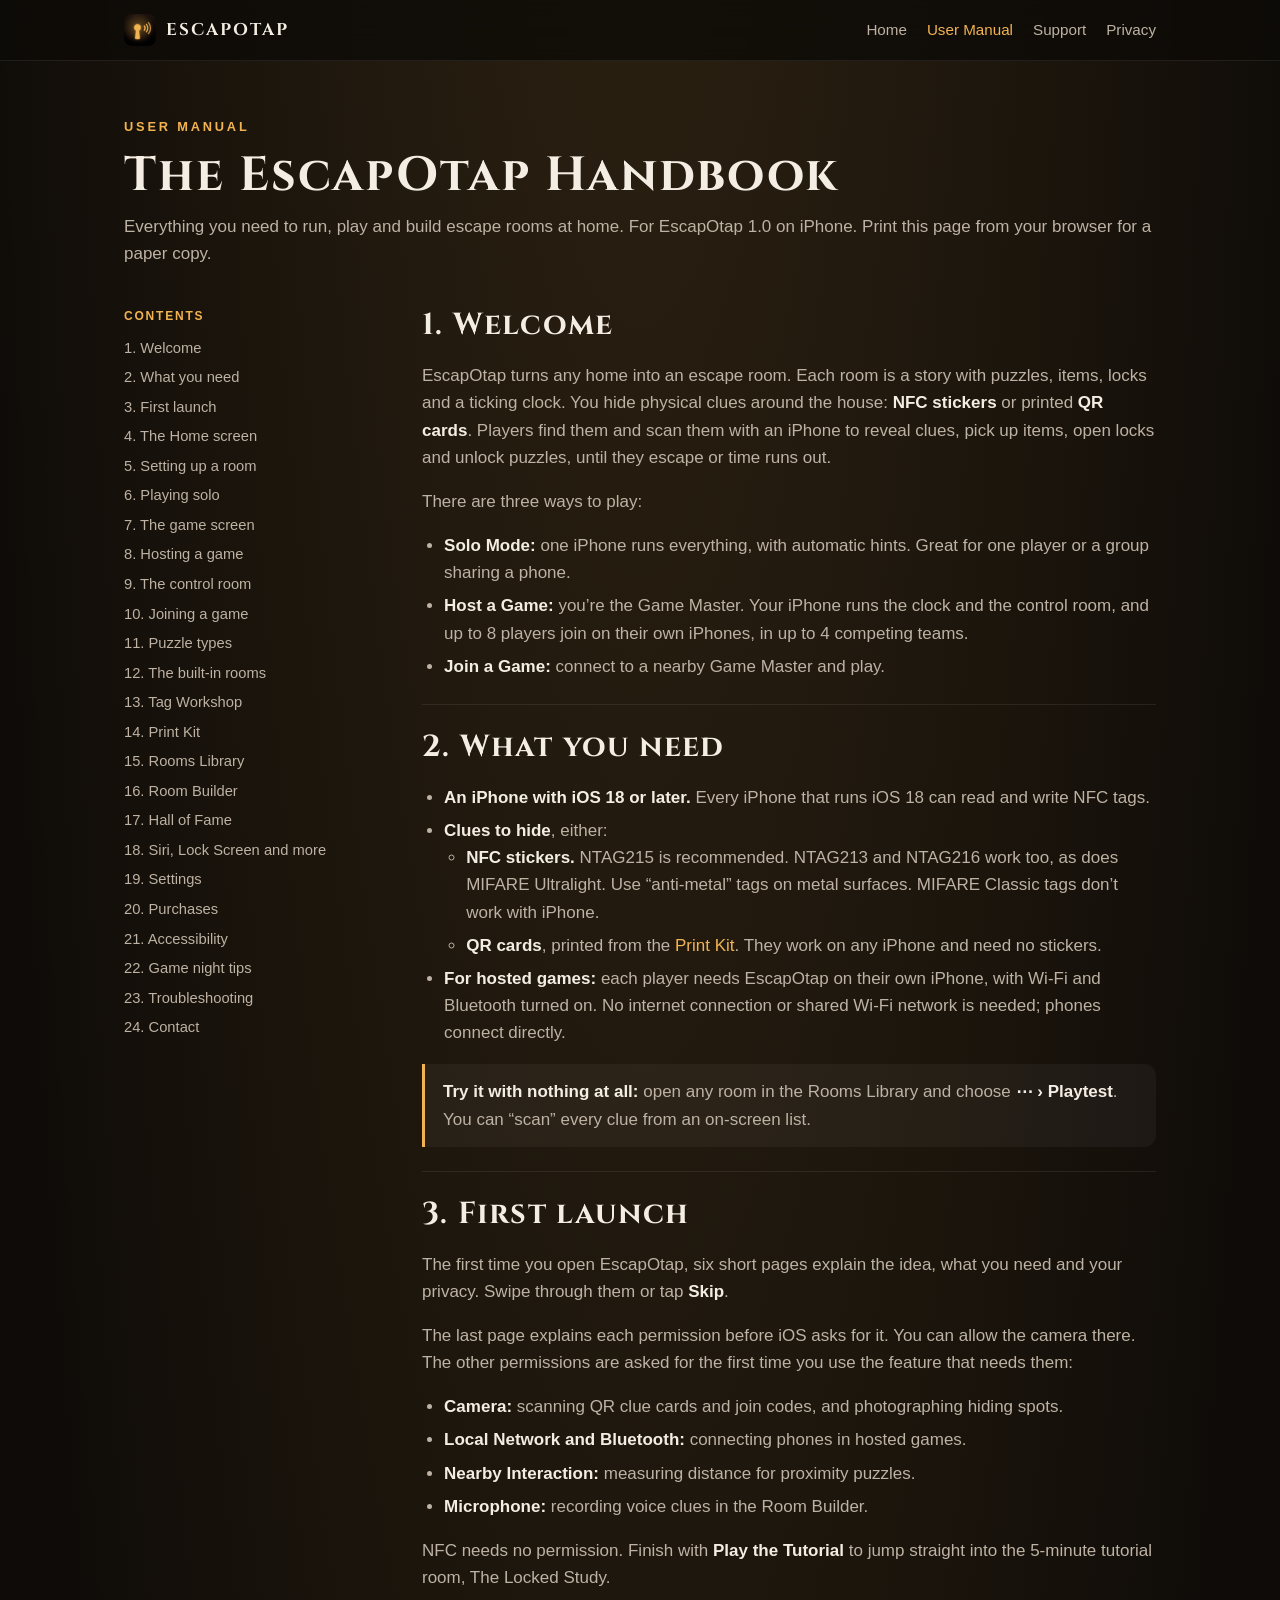
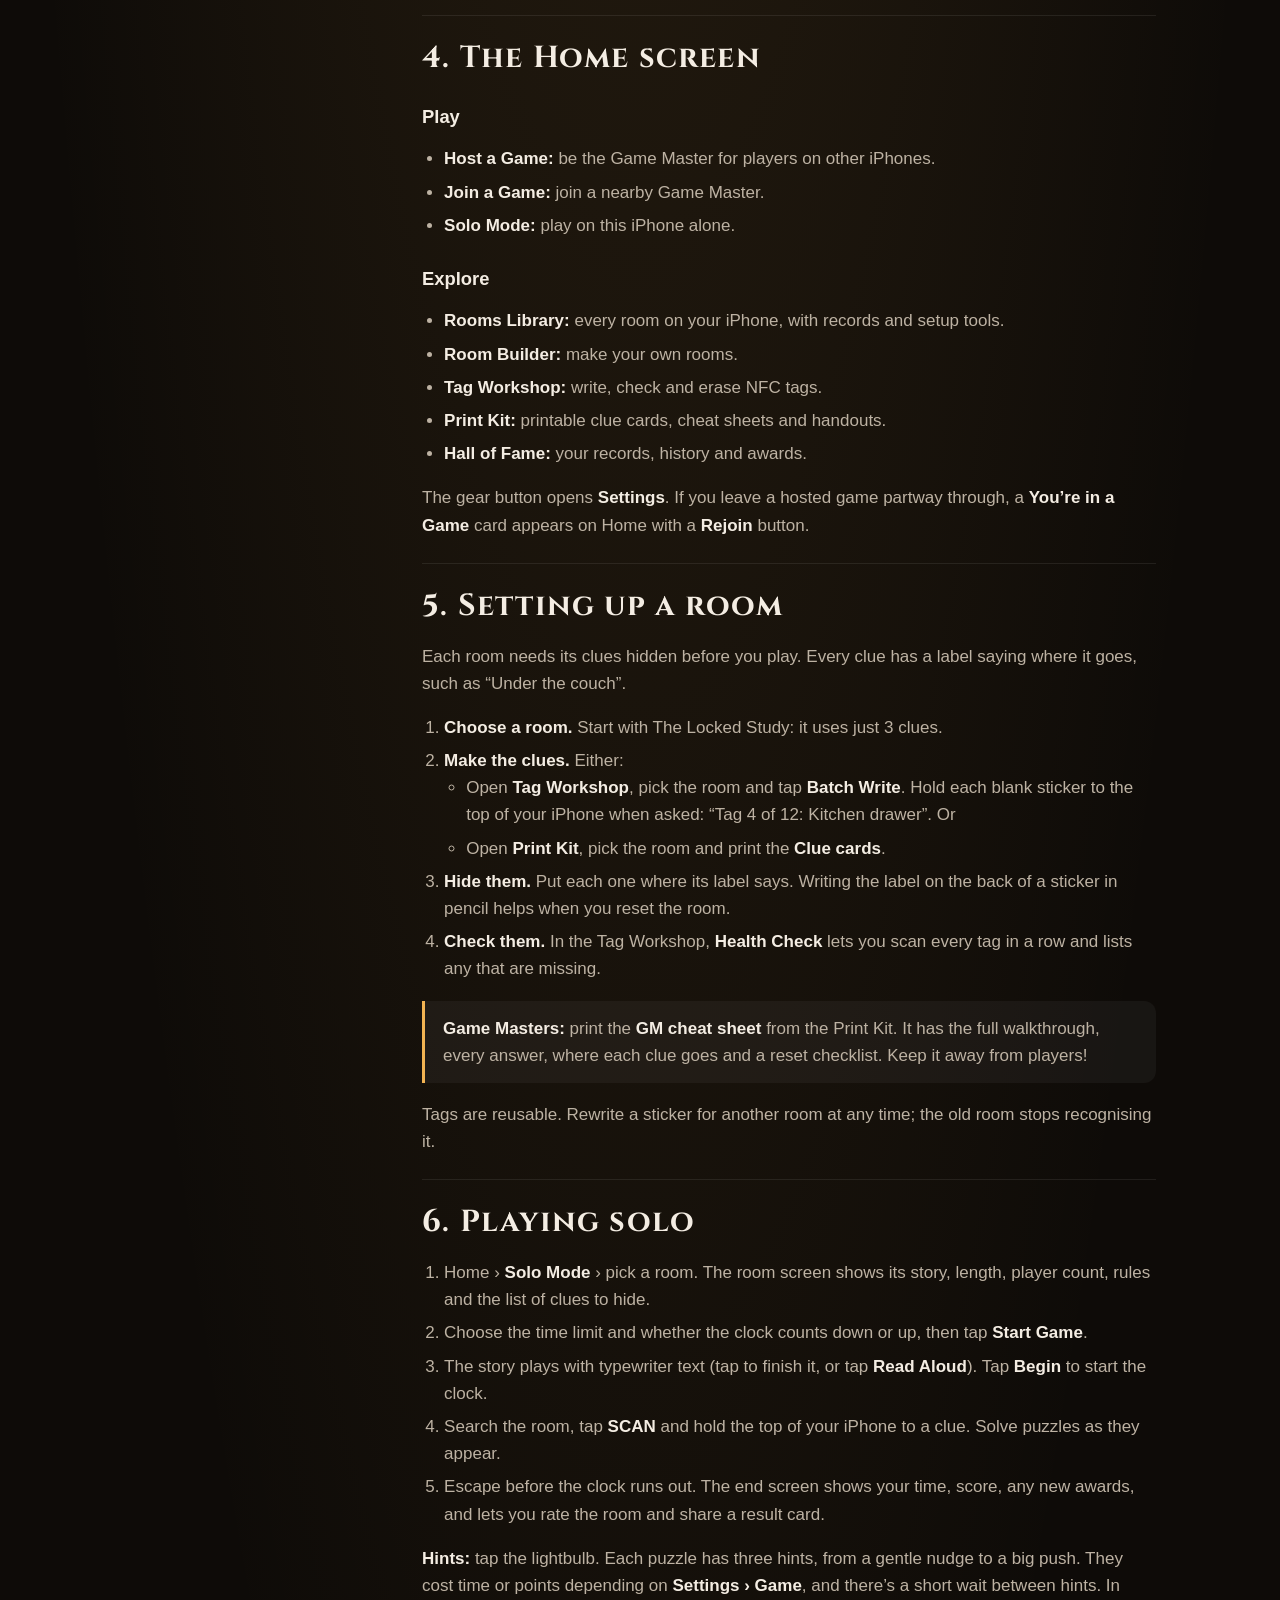
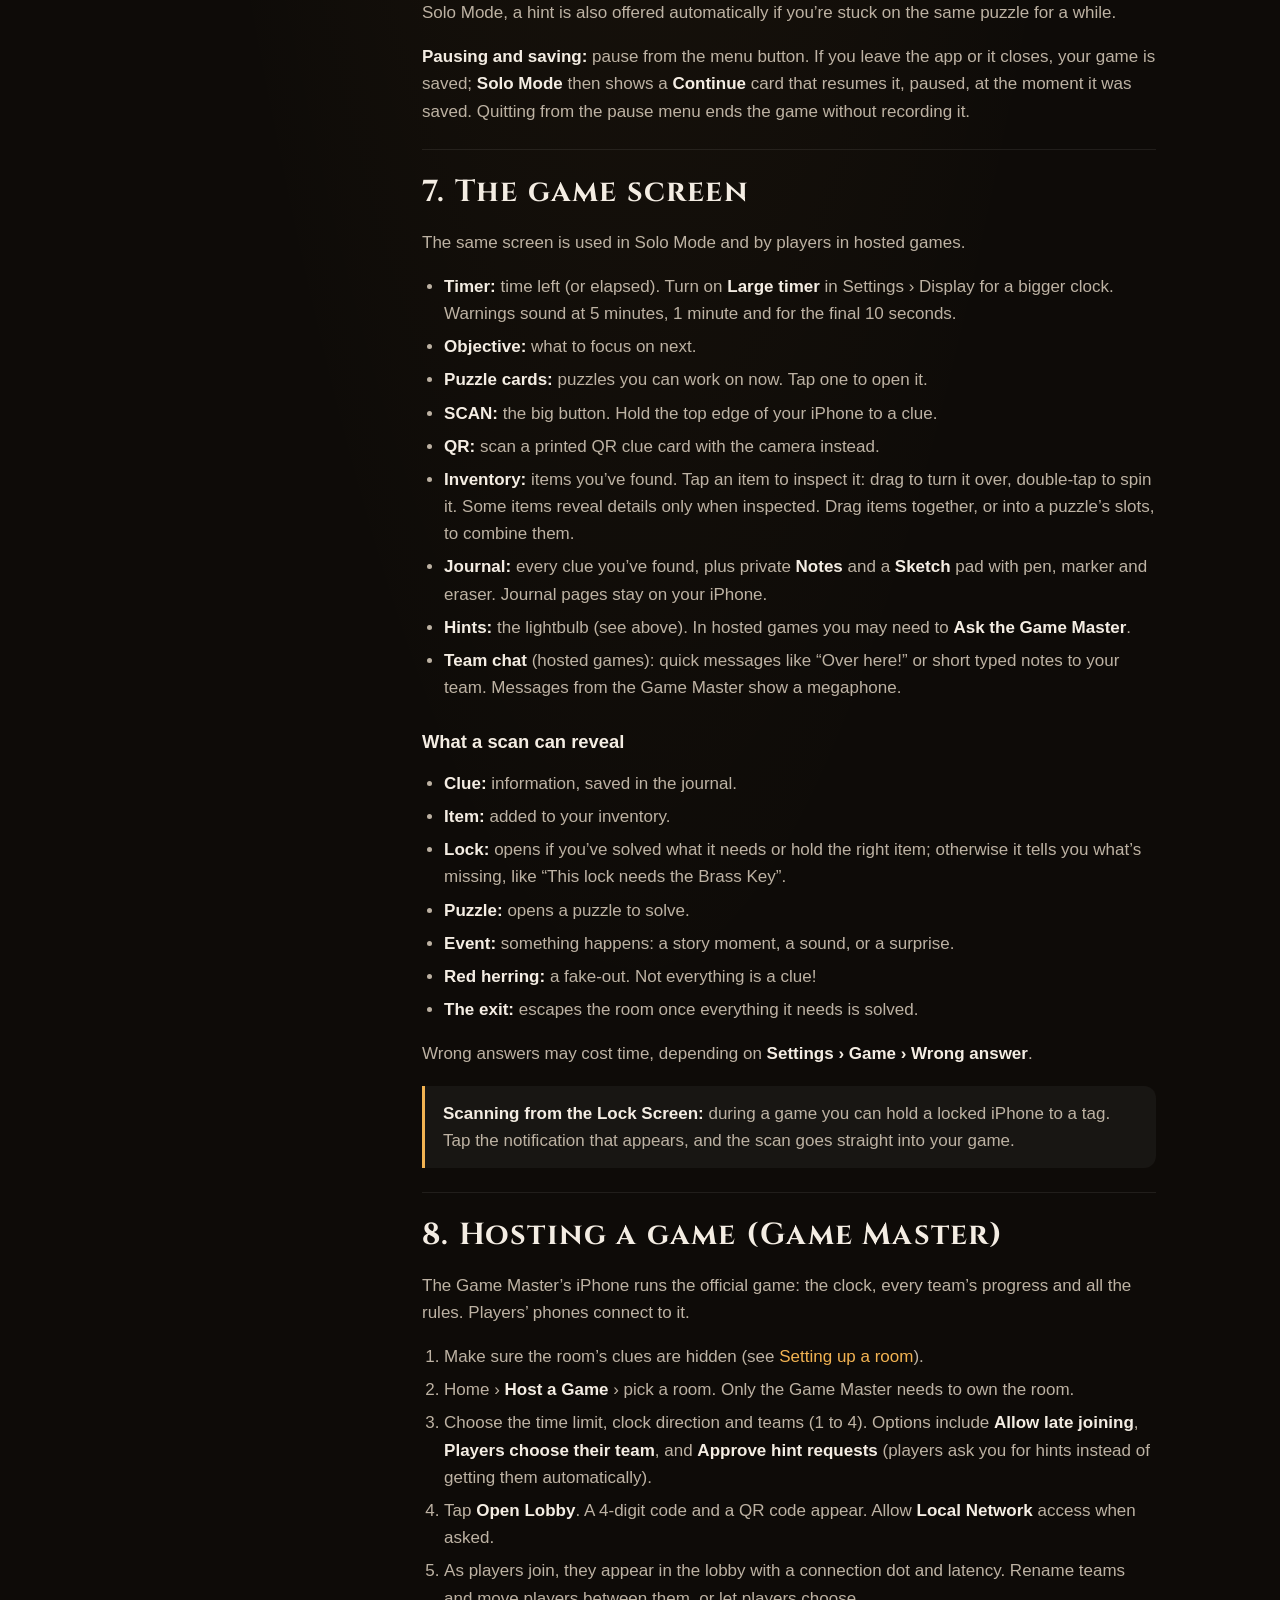
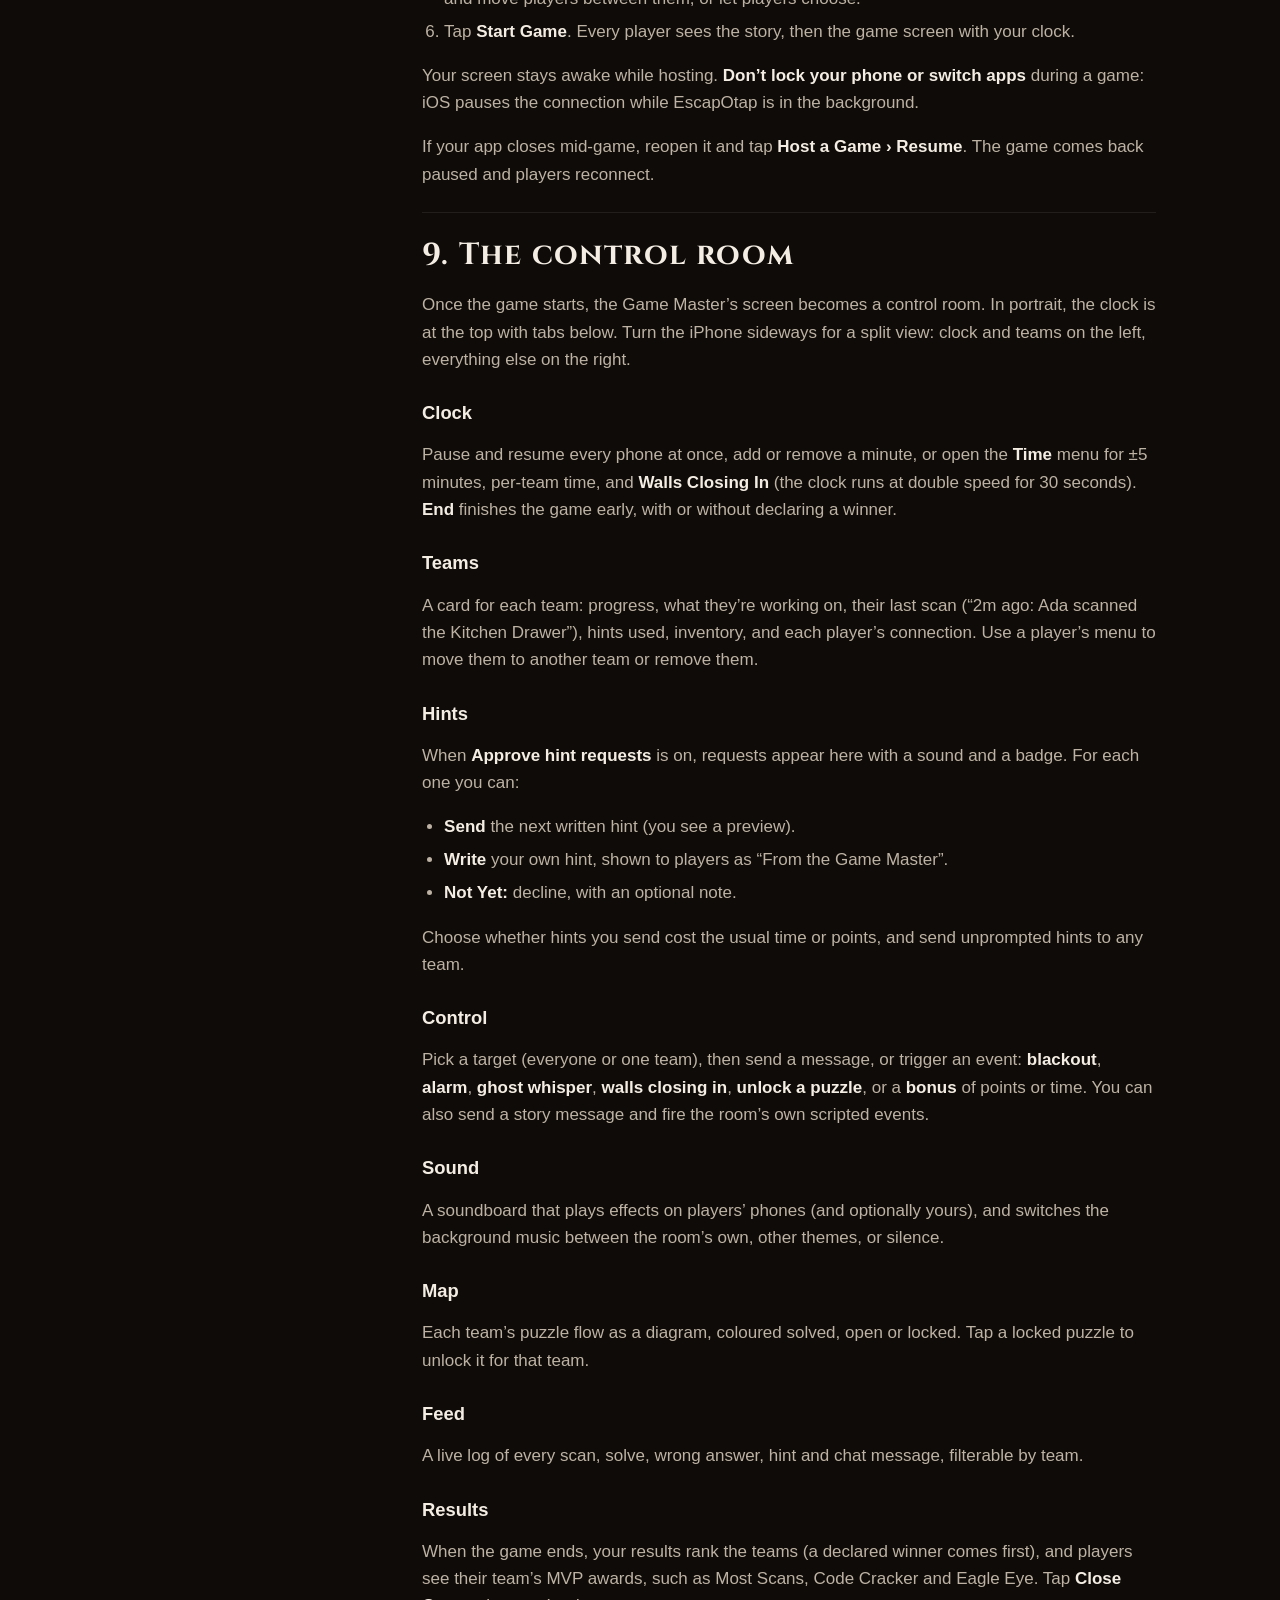
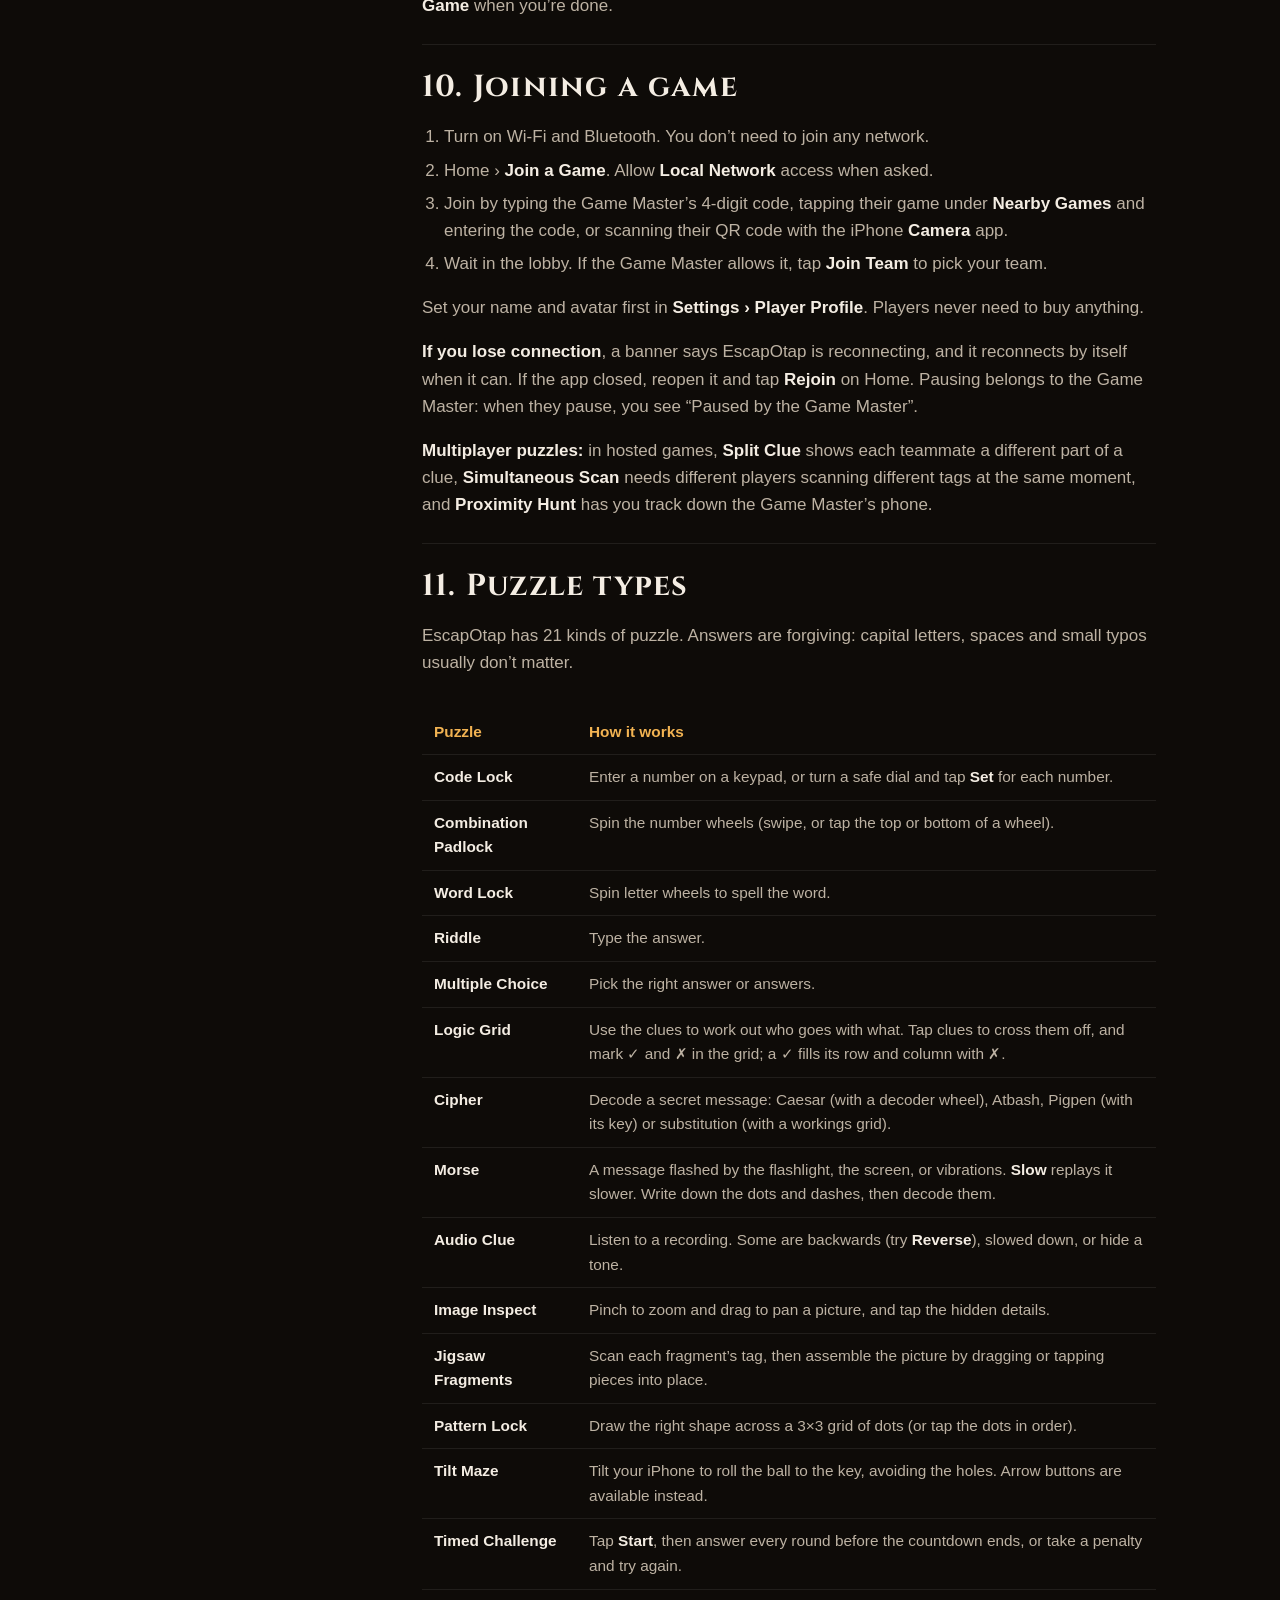
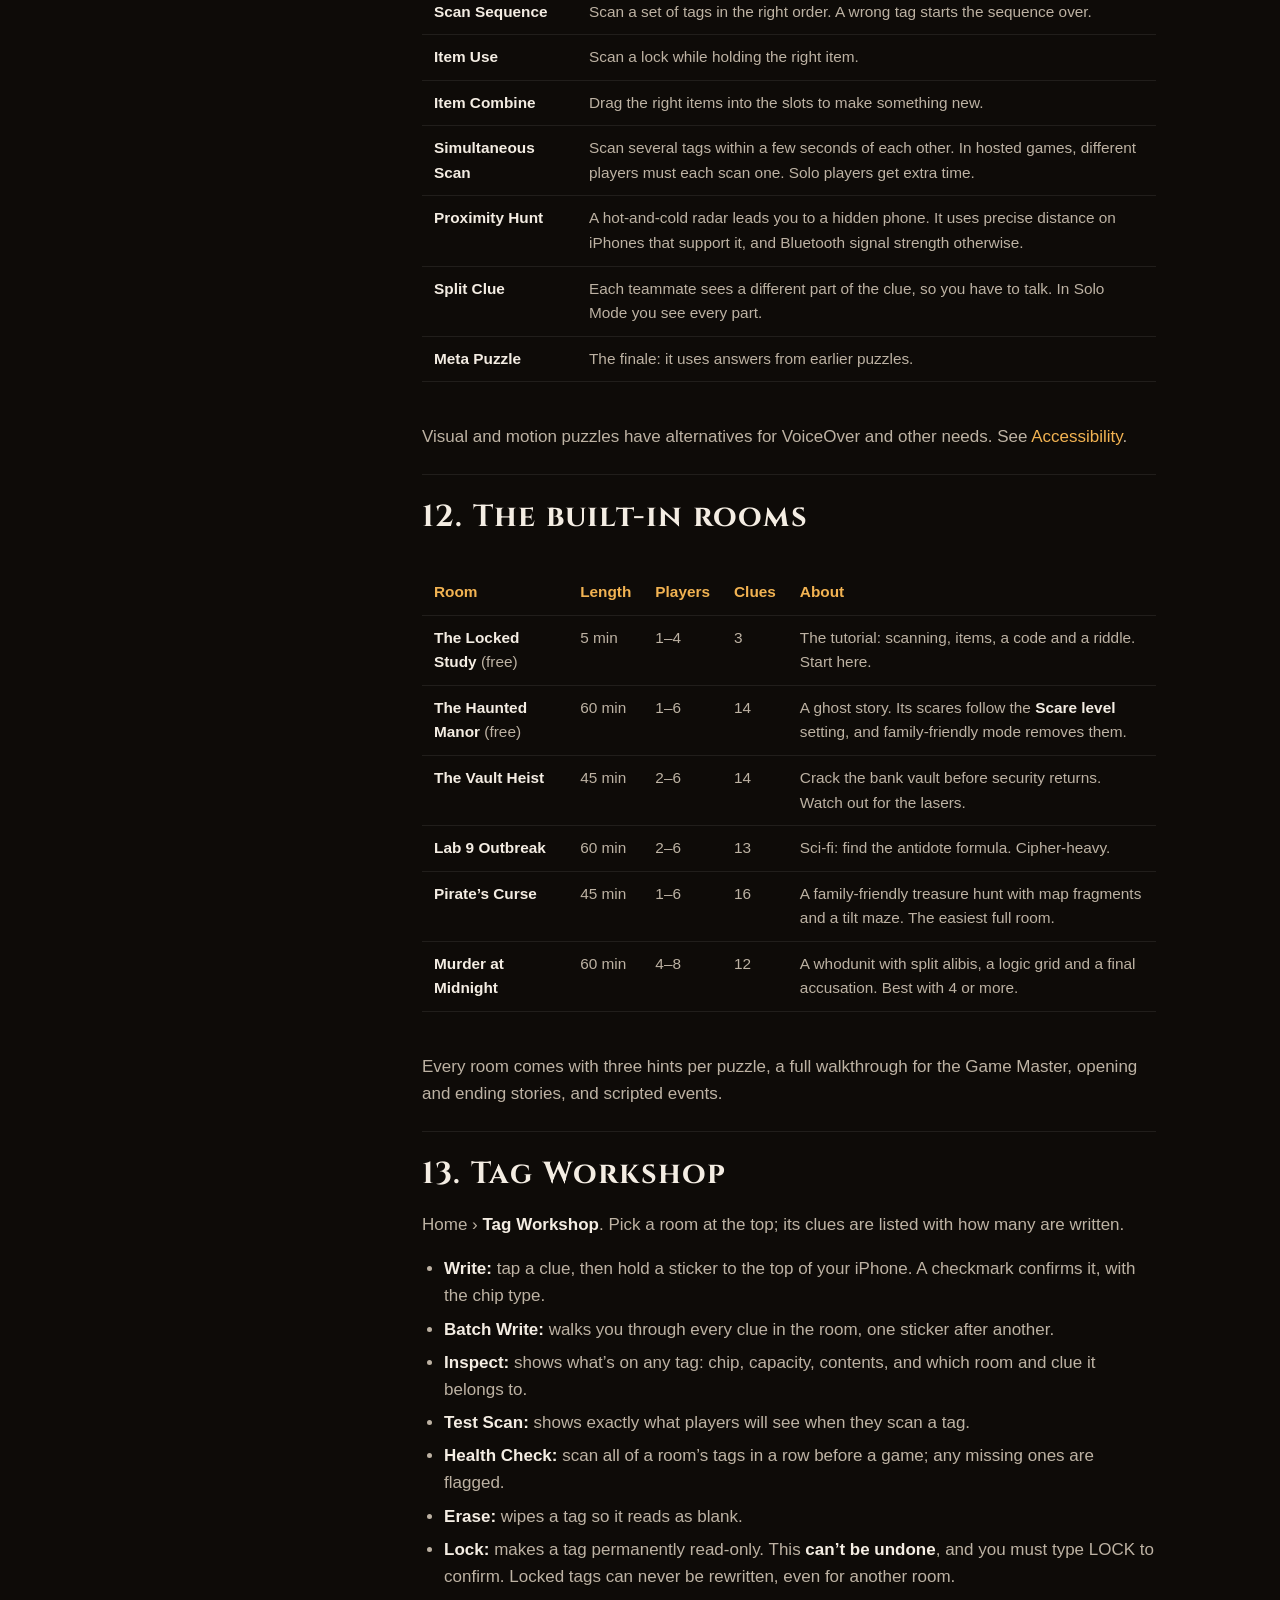
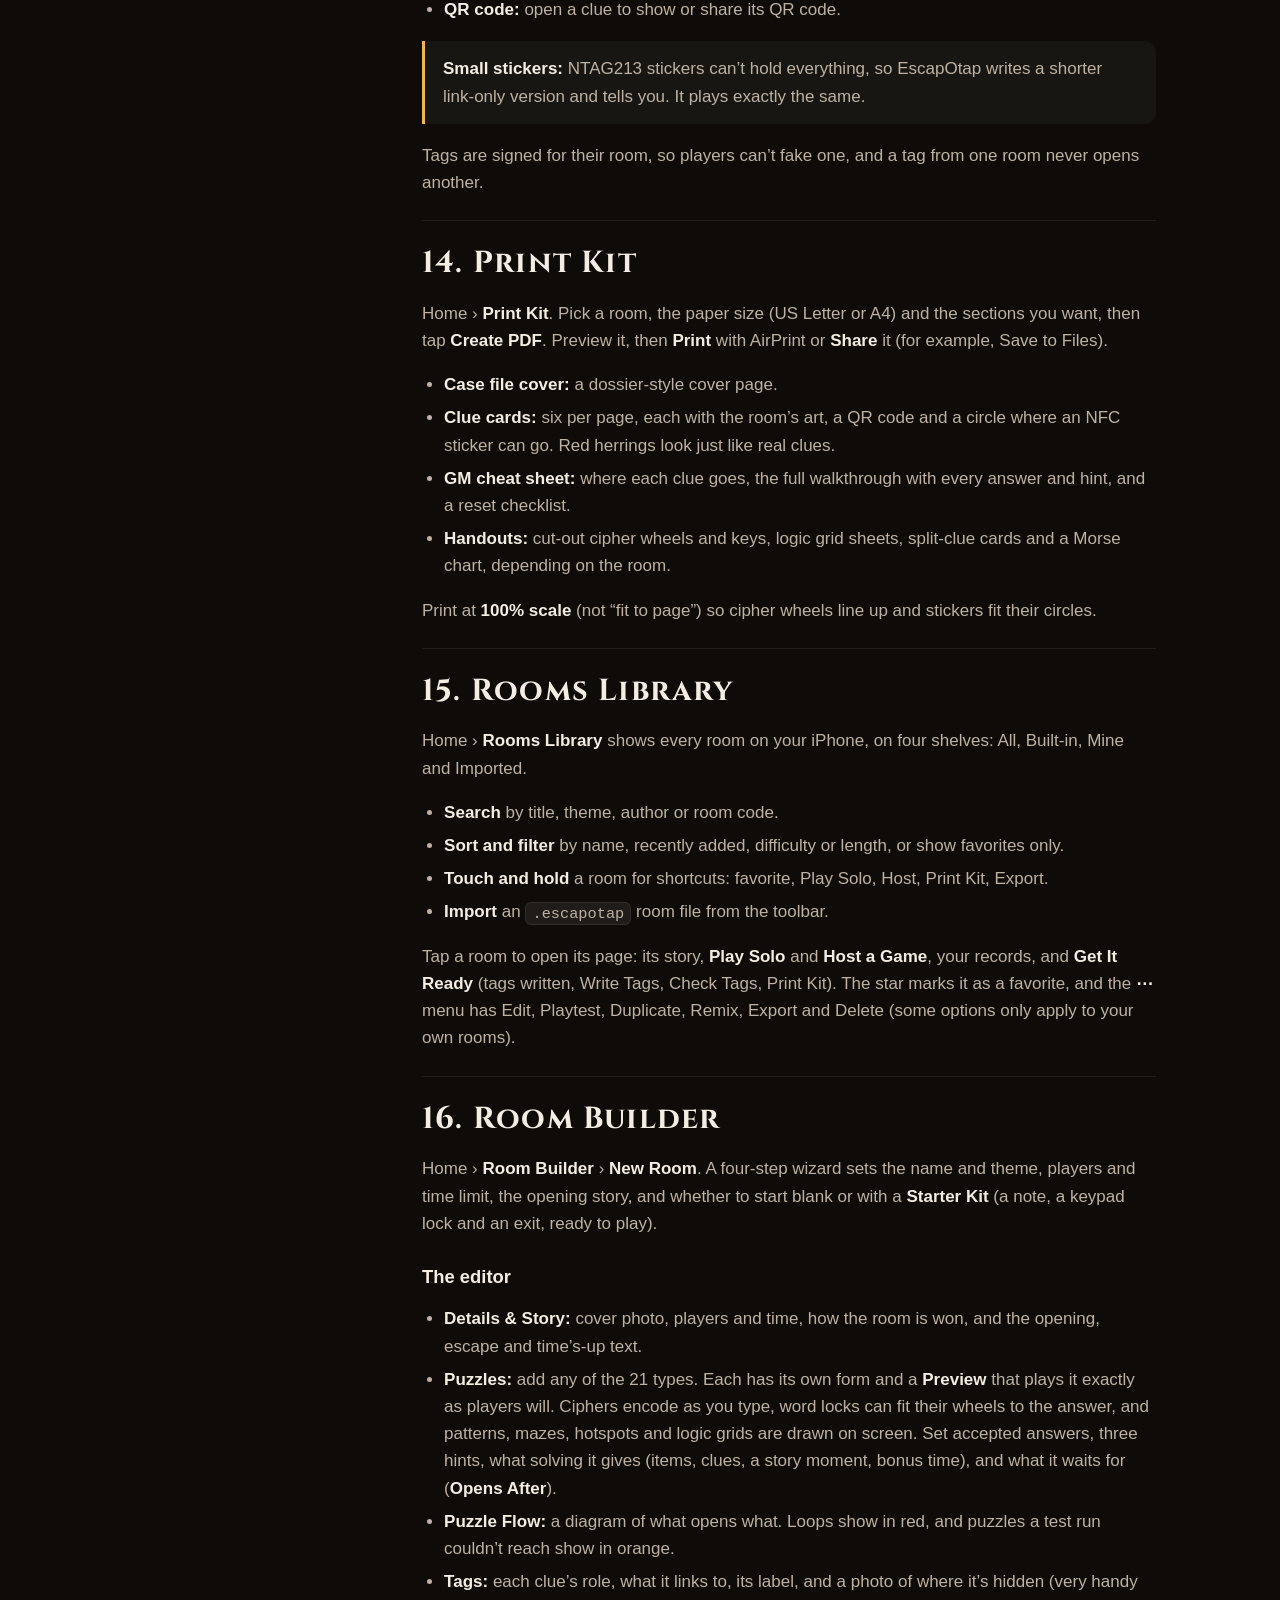
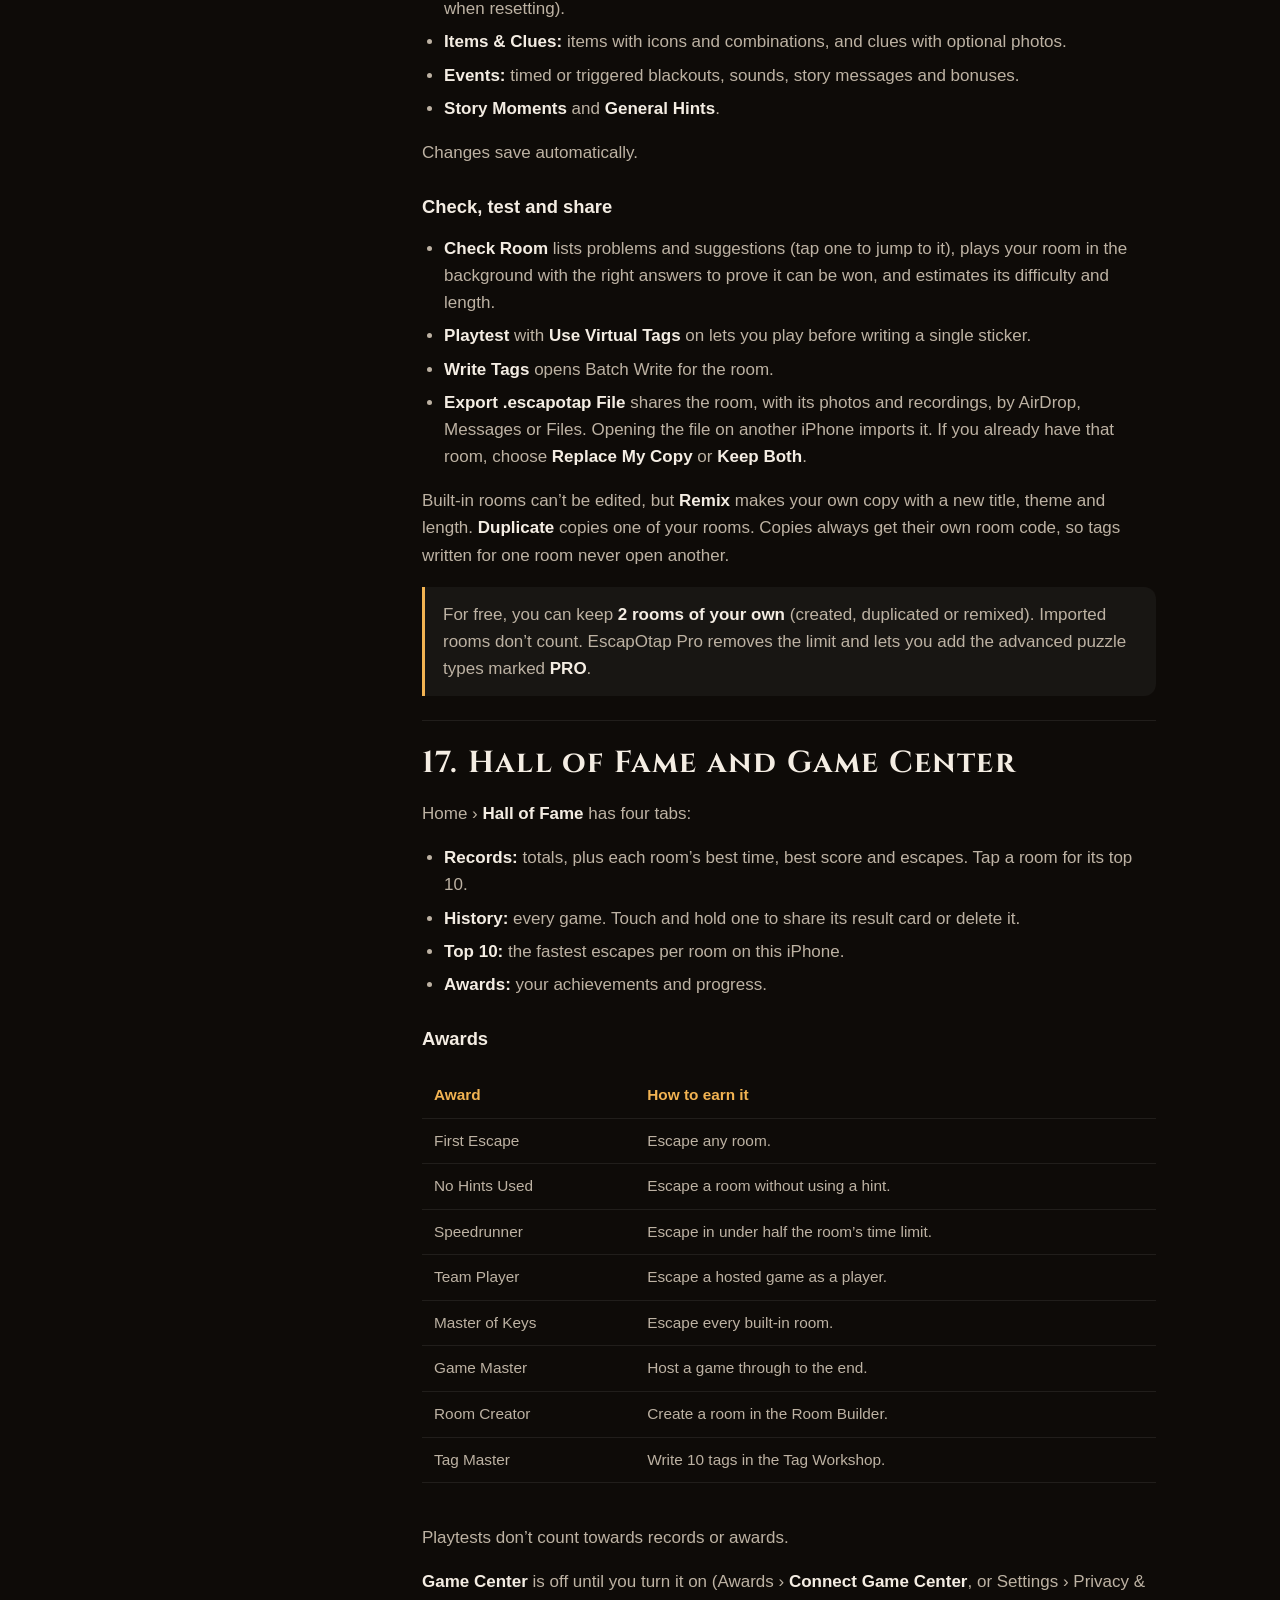
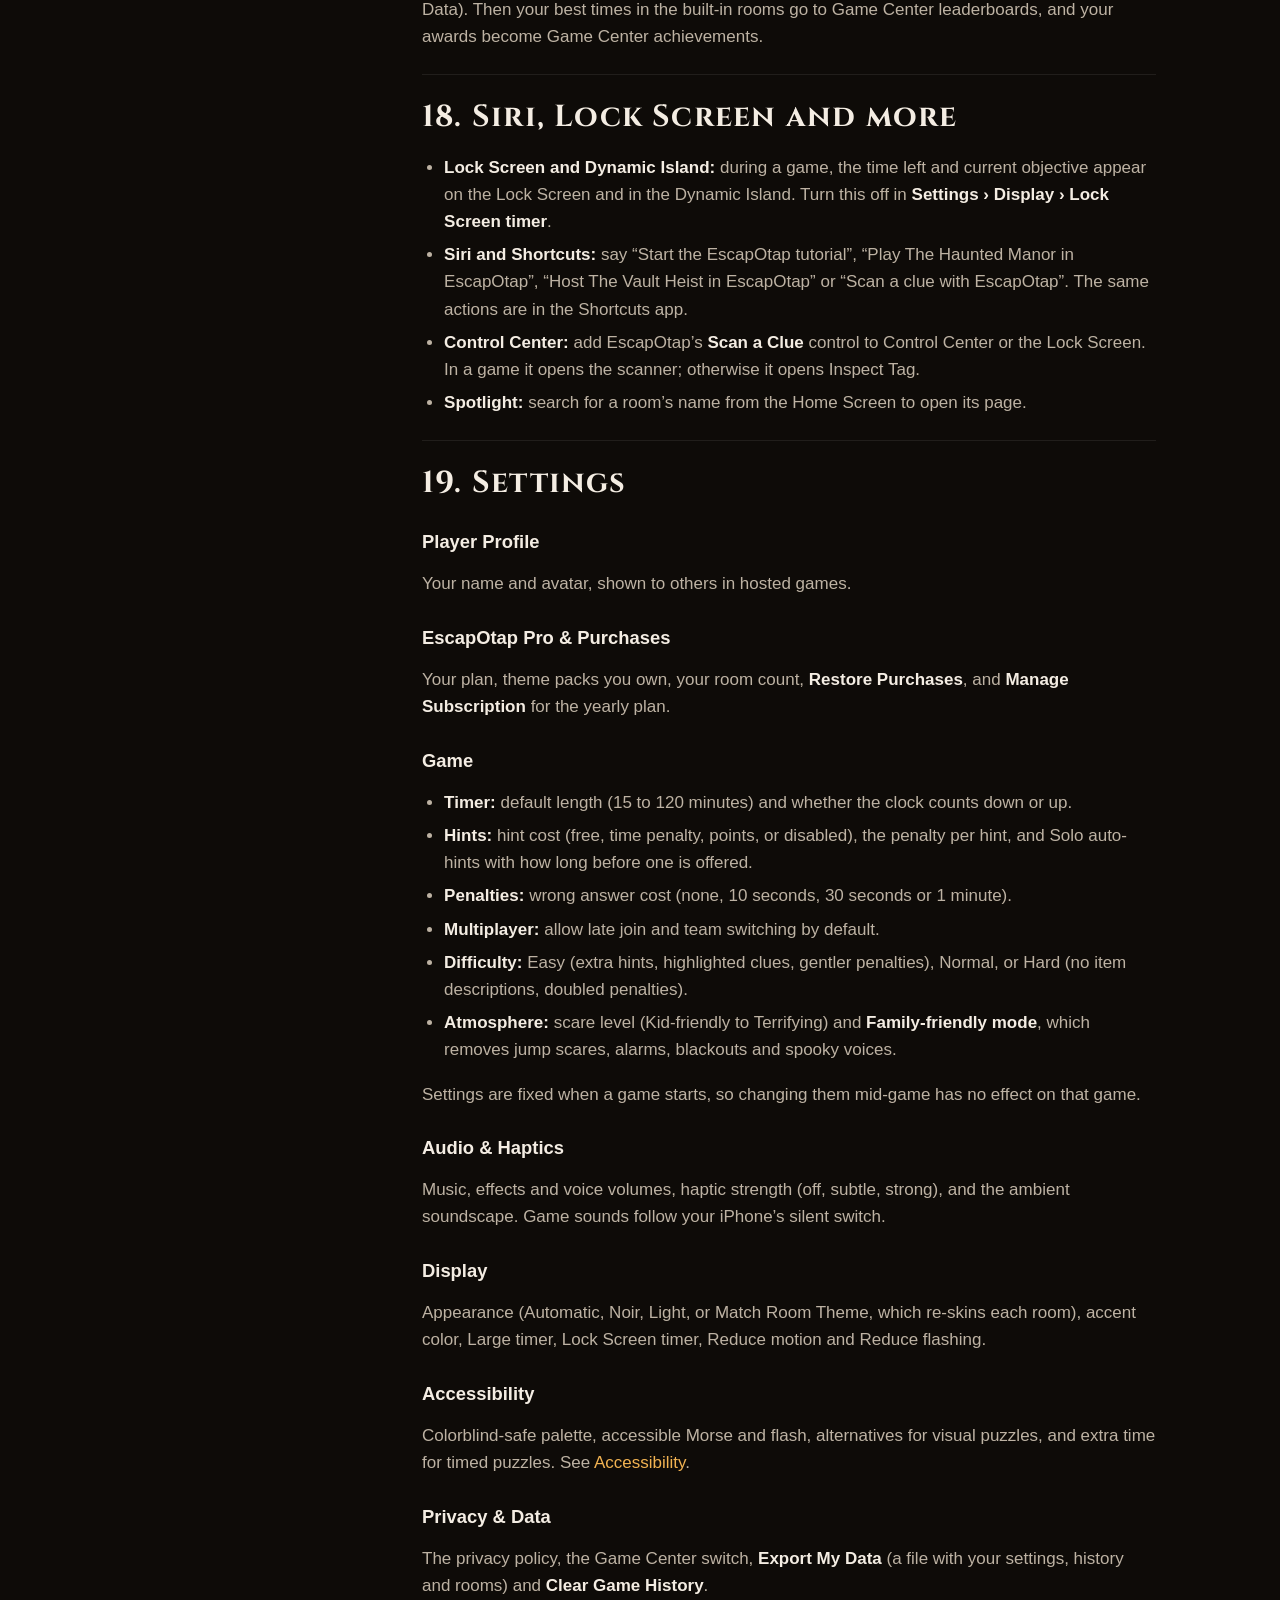
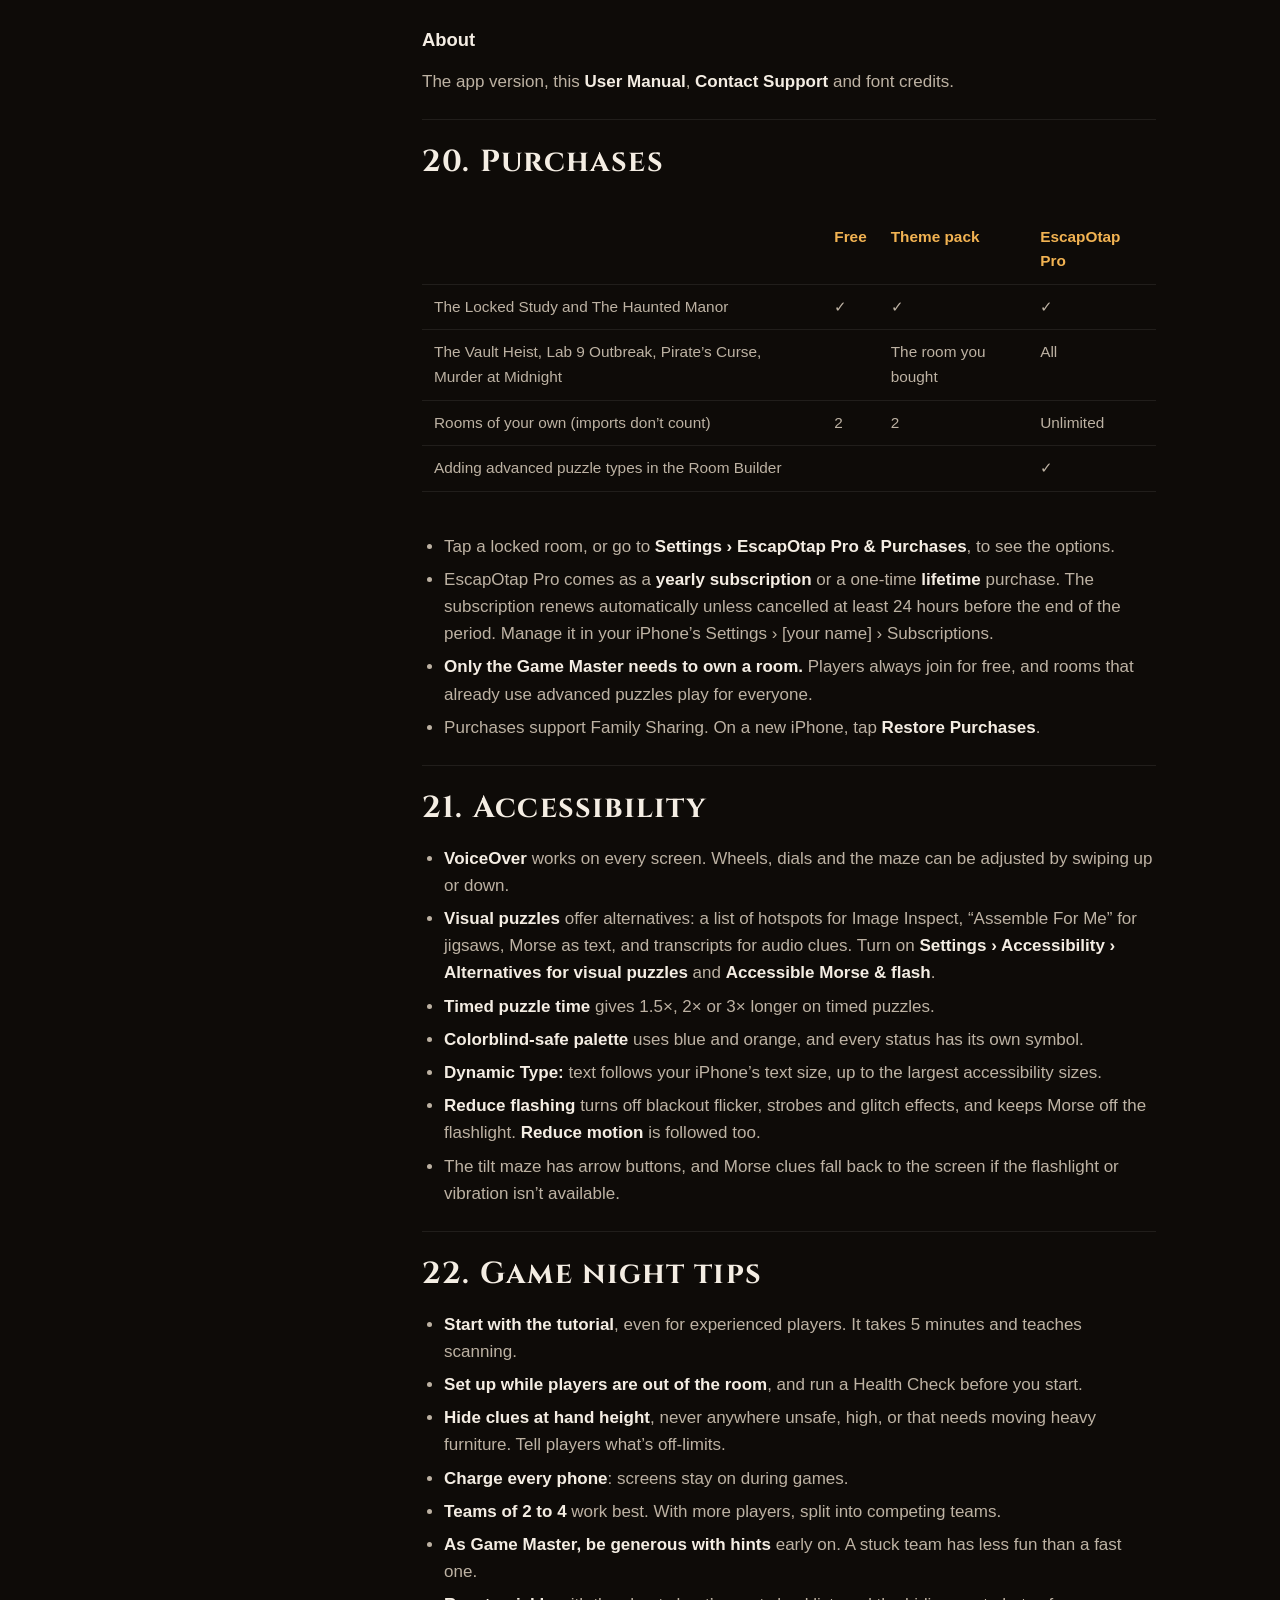
==== manual/index.html @ 62ce7436 "Add files via upload" ====
<!DOCTYPE html>
<html lang="en">
<head>
  <meta charset="utf-8">
  <meta name="viewport" content="width=device-width, initial-scale=1">
  <title>User Manual · EscapOtap</title>
  <meta name="description" content="The EscapOtap user manual: setting up rooms, writing NFC tags, playing solo, hosting and joining games, the Game Master control room, every puzzle type, the Room Builder and more.">
  <meta name="theme-color" content="#0e0b08">
  <link rel="icon" href="../assets/favicon.png">
  <link rel="apple-touch-icon" href="../assets/apple-touch-icon.png">
  <link rel="stylesheet" href="../assets/style.css">
</head>
<body>

<header class="site-header">
  <div class="wrap">
    <a class="brand" href="../"><img src="../assets/favicon.png" alt="">ESCAPOTAP</a>
    <nav class="site-nav" aria-label="Main">
      <a href="../">Home</a>
      <a href="./" aria-current="page">User Manual</a>
      <a href="../support/">Support</a>
      <a href="../privacy/">Privacy</a>
    </nav>
  </div>
</header>

<main class="wrap">
  <div class="page-head">
    <span class="eyebrow">User Manual</span>
    <h1>The EscapOtap Handbook</h1>
    <p>Everything you need to run, play and build escape rooms at home. For EscapOtap 1.0 on iPhone. <span class="no-print">Print this page from your browser for a paper copy.</span></p>
  </div>

  <div class="doc">
    <nav class="toc" aria-label="Contents">
      <strong>Contents</strong>
      <ol>
        <li><a href="#welcome">1. Welcome</a></li>
        <li><a href="#need">2. What you need</a></li>
        <li><a href="#first">3. First launch</a></li>
        <li><a href="#home">4. The Home screen</a></li>
        <li><a href="#setup">5. Setting up a room</a></li>
        <li><a href="#solo">6. Playing solo</a></li>
        <li><a href="#hud">7. The game screen</a></li>
        <li><a href="#host">8. Hosting a game</a></li>
        <li><a href="#control">9. The control room</a></li>
        <li><a href="#join">10. Joining a game</a></li>
        <li><a href="#puzzles">11. Puzzle types</a></li>
        <li><a href="#rooms">12. The built-in rooms</a></li>
        <li><a href="#workshop">13. Tag Workshop</a></li>
        <li><a href="#print">14. Print Kit</a></li>
        <li><a href="#library">15. Rooms Library</a></li>
        <li><a href="#builder">16. Room Builder</a></li>
        <li><a href="#fame">17. Hall of Fame</a></li>
        <li><a href="#system">18. Siri, Lock Screen and more</a></li>
        <li><a href="#settings">19. Settings</a></li>
        <li><a href="#purchases">20. Purchases</a></li>
        <li><a href="#access">21. Accessibility</a></li>
        <li><a href="#tips">22. Game night tips</a></li>
        <li><a href="#trouble">23. Troubleshooting</a></li>
        <li><a href="#contact">24. Contact</a></li>
      </ol>
    </nav>

    <article class="article">

      <!-- MARK: 1 -->
      <h2 id="welcome">1. Welcome</h2>
      <p>EscapOtap turns any home into an escape room. Each room is a story with puzzles, items, locks and a ticking clock. You hide physical clues around the house: <strong>NFC stickers</strong> or printed <strong>QR cards</strong>. Players find them and scan them with an iPhone to reveal clues, pick up items, open locks and unlock puzzles, until they escape or time runs out.</p>
      <p>There are three ways to play:</p>
      <ul>
        <li><strong>Solo Mode:</strong> one iPhone runs everything, with automatic hints. Great for one player or a group sharing a phone.</li>
        <li><strong>Host a Game:</strong> you’re the Game Master. Your iPhone runs the clock and the control room, and up to 8 players join on their own iPhones, in up to 4 competing teams.</li>
        <li><strong>Join a Game:</strong> connect to a nearby Game Master and play.</li>
      </ul>

      <!-- MARK: 2 -->
      <h2 id="need">2. What you need</h2>
      <ul>
        <li><strong>An iPhone with iOS 18 or later.</strong> Every iPhone that runs iOS 18 can read and write NFC tags.</li>
        <li><strong>Clues to hide</strong>, either:
          <ul>
            <li><strong>NFC stickers.</strong> NTAG215 is recommended. NTAG213 and NTAG216 work too, as does MIFARE Ultralight. Use “anti-metal” tags on metal surfaces. MIFARE Classic tags don’t work with iPhone.</li>
            <li><strong>QR cards</strong>, printed from the <a href="#print">Print Kit</a>. They work on any iPhone and need no stickers.</li>
          </ul>
        </li>
        <li><strong>For hosted games:</strong> each player needs EscapOtap on their own iPhone, with Wi-Fi and Bluetooth turned on. No internet connection or shared Wi-Fi network is needed; phones connect directly.</li>
      </ul>
      <div class="note"><p><strong>Try it with nothing at all:</strong> open any room in the Rooms Library and choose <strong>⋯ › Playtest</strong>. You can “scan” every clue from an on-screen list.</p></div>

      <!-- MARK: 3 -->
      <h2 id="first">3. First launch</h2>
      <p>The first time you open EscapOtap, six short pages explain the idea, what you need and your privacy. Swipe through them or tap <strong>Skip</strong>.</p>
      <p>The last page explains each permission before iOS asks for it. You can allow the camera there. The other permissions are asked for the first time you use the feature that needs them:</p>
      <ul>
        <li><strong>Camera:</strong> scanning QR clue cards and join codes, and photographing hiding spots.</li>
        <li><strong>Local Network and Bluetooth:</strong> connecting phones in hosted games.</li>
        <li><strong>Nearby Interaction:</strong> measuring distance for proximity puzzles.</li>
        <li><strong>Microphone:</strong> recording voice clues in the Room Builder.</li>
      </ul>
      <p>NFC needs no permission. Finish with <strong>Play the Tutorial</strong> to jump straight into the 5-minute tutorial room, The Locked Study.</p>

      <!-- MARK: 4 -->
      <h2 id="home">4. The Home screen</h2>
      <h3>Play</h3>
      <ul>
        <li><strong>Host a Game:</strong> be the Game Master for players on other iPhones.</li>
        <li><strong>Join a Game:</strong> join a nearby Game Master.</li>
        <li><strong>Solo Mode:</strong> play on this iPhone alone.</li>
      </ul>
      <h3>Explore</h3>
      <ul>
        <li><strong>Rooms Library:</strong> every room on your iPhone, with records and setup tools.</li>
        <li><strong>Room Builder:</strong> make your own rooms.</li>
        <li><strong>Tag Workshop:</strong> write, check and erase NFC tags.</li>
        <li><strong>Print Kit:</strong> printable clue cards, cheat sheets and handouts.</li>
        <li><strong>Hall of Fame:</strong> your records, history and awards.</li>
      </ul>
      <p>The gear button opens <strong>Settings</strong>. If you leave a hosted game partway through, a <strong>You’re in a Game</strong> card appears on Home with a <strong>Rejoin</strong> button.</p>

      <!-- MARK: 5 -->
      <h2 id="setup">5. Setting up a room</h2>
      <p>Each room needs its clues hidden before you play. Every clue has a label saying where it goes, such as “Under the couch”.</p>
      <ol>
        <li><strong>Choose a room.</strong> Start with The Locked Study: it uses just 3 clues.</li>
        <li><strong>Make the clues.</strong> Either:
          <ul>
            <li>Open <strong>Tag Workshop</strong>, pick the room and tap <strong>Batch Write</strong>. Hold each blank sticker to the top of your iPhone when asked: “Tag 4 of 12: Kitchen drawer”. Or</li>
            <li>Open <strong>Print Kit</strong>, pick the room and print the <strong>Clue cards</strong>.</li>
          </ul>
        </li>
        <li><strong>Hide them.</strong> Put each one where its label says. Writing the label on the back of a sticker in pencil helps when you reset the room.</li>
        <li><strong>Check them.</strong> In the Tag Workshop, <strong>Health Check</strong> lets you scan every tag in a row and lists any that are missing.</li>
      </ol>
      <div class="note"><p><strong>Game Masters:</strong> print the <strong>GM cheat sheet</strong> from the Print Kit. It has the full walkthrough, every answer, where each clue goes and a reset checklist. Keep it away from players!</p></div>
      <p>Tags are reusable. Rewrite a sticker for another room at any time; the old room stops recognising it.</p>

      <!-- MARK: 6 -->
      <h2 id="solo">6. Playing solo</h2>
      <ol>
        <li>Home › <strong>Solo Mode</strong> › pick a room. The room screen shows its story, length, player count, rules and the list of clues to hide.</li>
        <li>Choose the time limit and whether the clock counts down or up, then tap <strong>Start Game</strong>.</li>
        <li>The story plays with typewriter text (tap to finish it, or tap <strong>Read Aloud</strong>). Tap <strong>Begin</strong> to start the clock.</li>
        <li>Search the room, tap <strong>SCAN</strong> and hold the top of your iPhone to a clue. Solve puzzles as they appear.</li>
        <li>Escape before the clock runs out. The end screen shows your time, score, any new awards, and lets you rate the room and share a result card.</li>
      </ol>
      <p><strong>Hints:</strong> tap the lightbulb. Each puzzle has three hints, from a gentle nudge to a big push. They cost time or points depending on <strong>Settings › Game</strong>, and there’s a short wait between hints. In Solo Mode, a hint is also offered automatically if you’re stuck on the same puzzle for a while.</p>
      <p><strong>Pausing and saving:</strong> pause from the menu button. If you leave the app or it closes, your game is saved; <strong>Solo Mode</strong> then shows a <strong>Continue</strong> card that resumes it, paused, at the moment it was saved. Quitting from the pause menu ends the game without recording it.</p>

      <!-- MARK: 7 -->
      <h2 id="hud">7. The game screen</h2>
      <p>The same screen is used in Solo Mode and by players in hosted games.</p>
      <ul>
        <li><strong>Timer:</strong> time left (or elapsed). Turn on <strong>Large timer</strong> in Settings › Display for a bigger clock. Warnings sound at 5 minutes, 1 minute and for the final 10 seconds.</li>
        <li><strong>Objective:</strong> what to focus on next.</li>
        <li><strong>Puzzle cards:</strong> puzzles you can work on now. Tap one to open it.</li>
        <li><strong>SCAN:</strong> the big button. Hold the top edge of your iPhone to a clue.</li>
        <li><strong>QR:</strong> scan a printed QR clue card with the camera instead.</li>
        <li><strong>Inventory:</strong> items you’ve found. Tap an item to inspect it: drag to turn it over, double-tap to spin it. Some items reveal details only when inspected. Drag items together, or into a puzzle’s slots, to combine them.</li>
        <li><strong>Journal:</strong> every clue you’ve found, plus private <strong>Notes</strong> and a <strong>Sketch</strong> pad with pen, marker and eraser. Journal pages stay on your iPhone.</li>
        <li><strong>Hints:</strong> the lightbulb (see above). In hosted games you may need to <strong>Ask the Game Master</strong>.</li>
        <li><strong>Team chat</strong> (hosted games): quick messages like “Over here!” or short typed notes to your team. Messages from the Game Master show a megaphone.</li>
      </ul>
      <h3>What a scan can reveal</h3>
      <ul>
        <li><strong>Clue:</strong> information, saved in the journal.</li>
        <li><strong>Item:</strong> added to your inventory.</li>
        <li><strong>Lock:</strong> opens if you’ve solved what it needs or hold the right item; otherwise it tells you what’s missing, like “This lock needs the Brass Key”.</li>
        <li><strong>Puzzle:</strong> opens a puzzle to solve.</li>
        <li><strong>Event:</strong> something happens: a story moment, a sound, or a surprise.</li>
        <li><strong>Red herring:</strong> a fake-out. Not everything is a clue!</li>
        <li><strong>The exit:</strong> escapes the room once everything it needs is solved.</li>
      </ul>
      <p>Wrong answers may cost time, depending on <strong>Settings › Game › Wrong answer</strong>.</p>
      <div class="note"><p><strong>Scanning from the Lock Screen:</strong> during a game you can hold a locked iPhone to a tag. Tap the notification that appears, and the scan goes straight into your game.</p></div>

      <!-- MARK: 8 -->
      <h2 id="host">8. Hosting a game (Game Master)</h2>
      <p>The Game Master’s iPhone runs the official game: the clock, every team’s progress and all the rules. Players’ phones connect to it.</p>
      <ol>
        <li>Make sure the room’s clues are hidden (see <a href="#setup">Setting up a room</a>).</li>
        <li>Home › <strong>Host a Game</strong> › pick a room. Only the Game Master needs to own the room.</li>
        <li>Choose the time limit, clock direction and teams (1 to 4). Options include <strong>Allow late joining</strong>, <strong>Players choose their team</strong>, and <strong>Approve hint requests</strong> (players ask you for hints instead of getting them automatically).</li>
        <li>Tap <strong>Open Lobby</strong>. A 4-digit code and a QR code appear. Allow <strong>Local Network</strong> access when asked.</li>
        <li>As players join, they appear in the lobby with a connection dot and latency. Rename teams and move players between them, or let players choose.</li>
        <li>Tap <strong>Start Game</strong>. Every player sees the story, then the game screen with your clock.</li>
      </ol>
      <p>Your screen stays awake while hosting. <strong>Don’t lock your phone or switch apps</strong> during a game: iOS pauses the connection while EscapOtap is in the background.</p>
      <p>If your app closes mid-game, reopen it and tap <strong>Host a Game › Resume</strong>. The game comes back paused and players reconnect.</p>

      <!-- MARK: 9 -->
      <h2 id="control">9. The control room</h2>
      <p>Once the game starts, the Game Master’s screen becomes a control room. In portrait, the clock is at the top with tabs below. Turn the iPhone sideways for a split view: clock and teams on the left, everything else on the right.</p>
      <h3>Clock</h3>
      <p>Pause and resume every phone at once, add or remove a minute, or open the <strong>Time</strong> menu for ±5 minutes, per-team time, and <strong>Walls Closing In</strong> (the clock runs at double speed for 30 seconds). <strong>End</strong> finishes the game early, with or without declaring a winner.</p>
      <h3>Teams</h3>
      <p>A card for each team: progress, what they’re working on, their last scan (“2m ago: Ada scanned the Kitchen Drawer”), hints used, inventory, and each player’s connection. Use a player’s menu to move them to another team or remove them.</p>
      <h3>Hints</h3>
      <p>When <strong>Approve hint requests</strong> is on, requests appear here with a sound and a badge. For each one you can:</p>
      <ul>
        <li><strong>Send</strong> the next written hint (you see a preview).</li>
        <li><strong>Write</strong> your own hint, shown to players as “From the Game Master”.</li>
        <li><strong>Not Yet:</strong> decline, with an optional note.</li>
      </ul>
      <p>Choose whether hints you send cost the usual time or points, and send unprompted hints to any team.</p>
      <h3>Control</h3>
      <p>Pick a target (everyone or one team), then send a message, or trigger an event: <strong>blackout</strong>, <strong>alarm</strong>, <strong>ghost whisper</strong>, <strong>walls closing in</strong>, <strong>unlock a puzzle</strong>, or a <strong>bonus</strong> of points or time. You can also send a story message and fire the room’s own scripted events.</p>
      <h3>Sound</h3>
      <p>A soundboard that plays effects on players’ phones (and optionally yours), and switches the background music between the room’s own, other themes, or silence.</p>
      <h3>Map</h3>
      <p>Each team’s puzzle flow as a diagram, coloured solved, open or locked. Tap a locked puzzle to unlock it for that team.</p>
      <h3>Feed</h3>
      <p>A live log of every scan, solve, wrong answer, hint and chat message, filterable by team.</p>
      <h3>Results</h3>
      <p>When the game ends, your results rank the teams (a declared winner comes first), and players see their team’s MVP awards, such as Most Scans, Code Cracker and Eagle Eye. Tap <strong>Close Game</strong> when you’re done.</p>

      <!-- MARK: 10 -->
      <h2 id="join">10. Joining a game</h2>
      <ol>
        <li>Turn on Wi-Fi and Bluetooth. You don’t need to join any network.</li>
        <li>Home › <strong>Join a Game</strong>. Allow <strong>Local Network</strong> access when asked.</li>
        <li>Join by typing the Game Master’s 4-digit code, tapping their game under <strong>Nearby Games</strong> and entering the code, or scanning their QR code with the iPhone <strong>Camera</strong> app.</li>
        <li>Wait in the lobby. If the Game Master allows it, tap <strong>Join Team</strong> to pick your team.</li>
      </ol>
      <p>Set your name and avatar first in <strong>Settings › Player Profile</strong>. Players never need to buy anything.</p>
      <p><strong>If you lose connection</strong>, a banner says EscapOtap is reconnecting, and it reconnects by itself when it can. If the app closed, reopen it and tap <strong>Rejoin</strong> on Home. Pausing belongs to the Game Master: when they pause, you see “Paused by the Game Master”.</p>
      <p><strong>Multiplayer puzzles:</strong> in hosted games, <strong>Split Clue</strong> shows each teammate a different part of a clue, <strong>Simultaneous Scan</strong> needs different players scanning different tags at the same moment, and <strong>Proximity Hunt</strong> has you track down the Game Master’s phone.</p>

      <!-- MARK: 11 -->
      <h2 id="puzzles">11. Puzzle types</h2>
      <p>EscapOtap has 21 kinds of puzzle. Answers are forgiving: capital letters, spaces and small typos usually don’t matter.</p>
      <div class="table-wrap">
        <table>
          <thead><tr><th>Puzzle</th><th>How it works</th></tr></thead>
          <tbody>
            <tr><td><strong>Code Lock</strong></td><td>Enter a number on a keypad, or turn a safe dial and tap <strong>Set</strong> for each number.</td></tr>
            <tr><td><strong>Combination Padlock</strong></td><td>Spin the number wheels (swipe, or tap the top or bottom of a wheel).</td></tr>
            <tr><td><strong>Word Lock</strong></td><td>Spin letter wheels to spell the word.</td></tr>
            <tr><td><strong>Riddle</strong></td><td>Type the answer.</td></tr>
            <tr><td><strong>Multiple Choice</strong></td><td>Pick the right answer or answers.</td></tr>
            <tr><td><strong>Logic Grid</strong></td><td>Use the clues to work out who goes with what. Tap clues to cross them off, and mark ✓ and ✗ in the grid; a ✓ fills its row and column with ✗.</td></tr>
            <tr><td><strong>Cipher</strong></td><td>Decode a secret message: Caesar (with a decoder wheel), Atbash, Pigpen (with its key) or substitution (with a workings grid).</td></tr>
            <tr><td><strong>Morse</strong></td><td>A message flashed by the flashlight, the screen, or vibrations. <strong>Slow</strong> replays it slower. Write down the dots and dashes, then decode them.</td></tr>
            <tr><td><strong>Audio Clue</strong></td><td>Listen to a recording. Some are backwards (try <strong>Reverse</strong>), slowed down, or hide a tone.</td></tr>
            <tr><td><strong>Image Inspect</strong></td><td>Pinch to zoom and drag to pan a picture, and tap the hidden details.</td></tr>
            <tr><td><strong>Jigsaw Fragments</strong></td><td>Scan each fragment’s tag, then assemble the picture by dragging or tapping pieces into place.</td></tr>
            <tr><td><strong>Pattern Lock</strong></td><td>Draw the right shape across a 3×3 grid of dots (or tap the dots in order).</td></tr>
            <tr><td><strong>Tilt Maze</strong></td><td>Tilt your iPhone to roll the ball to the key, avoiding the holes. Arrow buttons are available instead.</td></tr>
            <tr><td><strong>Timed Challenge</strong></td><td>Tap <strong>Start</strong>, then answer every round before the countdown ends, or take a penalty and try again.</td></tr>
            <tr><td><strong>Scan Sequence</strong></td><td>Scan a set of tags in the right order. A wrong tag starts the sequence over.</td></tr>
            <tr><td><strong>Item Use</strong></td><td>Scan a lock while holding the right item.</td></tr>
            <tr><td><strong>Item Combine</strong></td><td>Drag the right items into the slots to make something new.</td></tr>
            <tr><td><strong>Simultaneous Scan</strong></td><td>Scan several tags within a few seconds of each other. In hosted games, different players must each scan one. Solo players get extra time.</td></tr>
            <tr><td><strong>Proximity Hunt</strong></td><td>A hot-and-cold radar leads you to a hidden phone. It uses precise distance on iPhones that support it, and Bluetooth signal strength otherwise.</td></tr>
            <tr><td><strong>Split Clue</strong></td><td>Each teammate sees a different part of the clue, so you have to talk. In Solo Mode you see every part.</td></tr>
            <tr><td><strong>Meta Puzzle</strong></td><td>The finale: it uses answers from earlier puzzles.</td></tr>
          </tbody>
        </table>
      </div>
      <p>Visual and motion puzzles have alternatives for VoiceOver and other needs. See <a href="#access">Accessibility</a>.</p>

      <!-- MARK: 12 -->
      <h2 id="rooms">12. The built-in rooms</h2>
      <div class="table-wrap">
        <table>
          <thead><tr><th>Room</th><th>Length</th><th>Players</th><th>Clues</th><th>About</th></tr></thead>
          <tbody>
            <tr><td><strong>The Locked Study</strong> (free)</td><td>5 min</td><td>1–4</td><td>3</td><td>The tutorial: scanning, items, a code and a riddle. Start here.</td></tr>
            <tr><td><strong>The Haunted Manor</strong> (free)</td><td>60 min</td><td>1–6</td><td>14</td><td>A ghost story. Its scares follow the <strong>Scare level</strong> setting, and family-friendly mode removes them.</td></tr>
            <tr><td><strong>The Vault Heist</strong></td><td>45 min</td><td>2–6</td><td>14</td><td>Crack the bank vault before security returns. Watch out for the lasers.</td></tr>
            <tr><td><strong>Lab 9 Outbreak</strong></td><td>60 min</td><td>2–6</td><td>13</td><td>Sci-fi: find the antidote formula. Cipher-heavy.</td></tr>
            <tr><td><strong>Pirate’s Curse</strong></td><td>45 min</td><td>1–6</td><td>16</td><td>A family-friendly treasure hunt with map fragments and a tilt maze. The easiest full room.</td></tr>
            <tr><td><strong>Murder at Midnight</strong></td><td>60 min</td><td>4–8</td><td>12</td><td>A whodunit with split alibis, a logic grid and a final accusation. Best with 4 or more.</td></tr>
          </tbody>
        </table>
      </div>
      <p>Every room comes with three hints per puzzle, a full walkthrough for the Game Master, opening and ending stories, and scripted events.</p>

      <!-- MARK: 13 -->
      <h2 id="workshop">13. Tag Workshop</h2>
      <p>Home › <strong>Tag Workshop</strong>. Pick a room at the top; its clues are listed with how many are written.</p>
      <ul>
        <li><strong>Write:</strong> tap a clue, then hold a sticker to the top of your iPhone. A checkmark confirms it, with the chip type.</li>
        <li><strong>Batch Write:</strong> walks you through every clue in the room, one sticker after another.</li>
        <li><strong>Inspect:</strong> shows what’s on any tag: chip, capacity, contents, and which room and clue it belongs to.</li>
        <li><strong>Test Scan:</strong> shows exactly what players will see when they scan a tag.</li>
        <li><strong>Health Check:</strong> scan all of a room’s tags in a row before a game; any missing ones are flagged.</li>
        <li><strong>Erase:</strong> wipes a tag so it reads as blank.</li>
        <li><strong>Lock:</strong> makes a tag permanently read-only. This <strong>can’t be undone</strong>, and you must type LOCK to confirm. Locked tags can never be rewritten, even for another room.</li>
        <li><strong>QR code:</strong> open a clue to show or share its QR code.</li>
      </ul>
      <div class="note"><p><strong>Small stickers:</strong> NTAG213 stickers can’t hold everything, so EscapOtap writes a shorter link-only version and tells you. It plays exactly the same.</p></div>
      <p>Tags are signed for their room, so players can’t fake one, and a tag from one room never opens another.</p>

      <!-- MARK: 14 -->
      <h2 id="print">14. Print Kit</h2>
      <p>Home › <strong>Print Kit</strong>. Pick a room, the paper size (US Letter or A4) and the sections you want, then tap <strong>Create PDF</strong>. Preview it, then <strong>Print</strong> with AirPrint or <strong>Share</strong> it (for example, Save to Files).</p>
      <ul>
        <li><strong>Case file cover:</strong> a dossier-style cover page.</li>
        <li><strong>Clue cards:</strong> six per page, each with the room’s art, a QR code and a circle where an NFC sticker can go. Red herrings look just like real clues.</li>
        <li><strong>GM cheat sheet:</strong> where each clue goes, the full walkthrough with every answer and hint, and a reset checklist.</li>
        <li><strong>Handouts:</strong> cut-out cipher wheels and keys, logic grid sheets, split-clue cards and a Morse chart, depending on the room.</li>
      </ul>
      <p>Print at <strong>100% scale</strong> (not “fit to page”) so cipher wheels line up and stickers fit their circles.</p>

      <!-- MARK: 15 -->
      <h2 id="library">15. Rooms Library</h2>
      <p>Home › <strong>Rooms Library</strong> shows every room on your iPhone, on four shelves: All, Built-in, Mine and Imported.</p>
      <ul>
        <li><strong>Search</strong> by title, theme, author or room code.</li>
        <li><strong>Sort and filter</strong> by name, recently added, difficulty or length, or show favorites only.</li>
        <li><strong>Touch and hold</strong> a room for shortcuts: favorite, Play Solo, Host, Print Kit, Export.</li>
        <li><strong>Import</strong> an <code>.escapotap</code> room file from the toolbar.</li>
      </ul>
      <p>Tap a room to open its page: its story, <strong>Play Solo</strong> and <strong>Host a Game</strong>, your records, and <strong>Get It Ready</strong> (tags written, Write Tags, Check Tags, Print Kit). The star marks it as a favorite, and the <strong>⋯</strong> menu has Edit, Playtest, Duplicate, Remix, Export and Delete (some options only apply to your own rooms).</p>

      <!-- MARK: 16 -->
      <h2 id="builder">16. Room Builder</h2>
      <p>Home › <strong>Room Builder</strong> › <strong>New Room</strong>. A four-step wizard sets the name and theme, players and time limit, the opening story, and whether to start blank or with a <strong>Starter Kit</strong> (a note, a keypad lock and an exit, ready to play).</p>
      <h3>The editor</h3>
      <ul>
        <li><strong>Details &amp; Story:</strong> cover photo, players and time, how the room is won, and the opening, escape and time’s-up text.</li>
        <li><strong>Puzzles:</strong> add any of the 21 types. Each has its own form and a <strong>Preview</strong> that plays it exactly as players will. Ciphers encode as you type, word locks can fit their wheels to the answer, and patterns, mazes, hotspots and logic grids are drawn on screen. Set accepted answers, three hints, what solving it gives (items, clues, a story moment, bonus time), and what it waits for (<strong>Opens After</strong>).</li>
        <li><strong>Puzzle Flow:</strong> a diagram of what opens what. Loops show in red, and puzzles a test run couldn’t reach show in orange.</li>
        <li><strong>Tags:</strong> each clue’s role, what it links to, its label, and a photo of where it’s hidden (very handy when resetting).</li>
        <li><strong>Items &amp; Clues:</strong> items with icons and combinations, and clues with optional photos.</li>
        <li><strong>Events:</strong> timed or triggered blackouts, sounds, story messages and bonuses.</li>
        <li><strong>Story Moments</strong> and <strong>General Hints</strong>.</li>
      </ul>
      <p>Changes save automatically.</p>
      <h3>Check, test and share</h3>
      <ul>
        <li><strong>Check Room</strong> lists problems and suggestions (tap one to jump to it), plays your room in the background with the right answers to prove it can be won, and estimates its difficulty and length.</li>
        <li><strong>Playtest</strong> with <strong>Use Virtual Tags</strong> on lets you play before writing a single sticker.</li>
        <li><strong>Write Tags</strong> opens Batch Write for the room.</li>
        <li><strong>Export .escapotap File</strong> shares the room, with its photos and recordings, by AirDrop, Messages or Files. Opening the file on another iPhone imports it. If you already have that room, choose <strong>Replace My Copy</strong> or <strong>Keep Both</strong>.</li>
      </ul>
      <p>Built-in rooms can’t be edited, but <strong>Remix</strong> makes your own copy with a new title, theme and length. <strong>Duplicate</strong> copies one of your rooms. Copies always get their own room code, so tags written for one room never open another.</p>
      <div class="note"><p>For free, you can keep <strong>2 rooms of your own</strong> (created, duplicated or remixed). Imported rooms don’t count. EscapOtap Pro removes the limit and lets you add the advanced puzzle types marked <strong>PRO</strong>.</p></div>

      <!-- MARK: 17 -->
      <h2 id="fame">17. Hall of Fame and Game Center</h2>
      <p>Home › <strong>Hall of Fame</strong> has four tabs:</p>
      <ul>
        <li><strong>Records:</strong> totals, plus each room’s best time, best score and escapes. Tap a room for its top 10.</li>
        <li><strong>History:</strong> every game. Touch and hold one to share its result card or delete it.</li>
        <li><strong>Top 10:</strong> the fastest escapes per room on this iPhone.</li>
        <li><strong>Awards:</strong> your achievements and progress.</li>
      </ul>
      <h3>Awards</h3>
      <div class="table-wrap">
        <table>
          <thead><tr><th>Award</th><th>How to earn it</th></tr></thead>
          <tbody>
            <tr><td>First Escape</td><td>Escape any room.</td></tr>
            <tr><td>No Hints Used</td><td>Escape a room without using a hint.</td></tr>
            <tr><td>Speedrunner</td><td>Escape in under half the room’s time limit.</td></tr>
            <tr><td>Team Player</td><td>Escape a hosted game as a player.</td></tr>
            <tr><td>Master of Keys</td><td>Escape every built-in room.</td></tr>
            <tr><td>Game Master</td><td>Host a game through to the end.</td></tr>
            <tr><td>Room Creator</td><td>Create a room in the Room Builder.</td></tr>
            <tr><td>Tag Master</td><td>Write 10 tags in the Tag Workshop.</td></tr>
          </tbody>
        </table>
      </div>
      <p>Playtests don’t count towards records or awards.</p>
      <p><strong>Game Center</strong> is off until you turn it on (Awards › <strong>Connect Game Center</strong>, or Settings › Privacy &amp; Data). Then your best times in the built-in rooms go to Game Center leaderboards, and your awards become Game Center achievements.</p>

      <!-- MARK: 18 -->
      <h2 id="system">18. Siri, Lock Screen and more</h2>
      <ul>
        <li><strong>Lock Screen and Dynamic Island:</strong> during a game, the time left and current objective appear on the Lock Screen and in the Dynamic Island. Turn this off in <strong>Settings › Display › Lock Screen timer</strong>.</li>
        <li><strong>Siri and Shortcuts:</strong> say “Start the EscapOtap tutorial”, “Play The Haunted Manor in EscapOtap”, “Host The Vault Heist in EscapOtap” or “Scan a clue with EscapOtap”. The same actions are in the Shortcuts app.</li>
        <li><strong>Control Center:</strong> add EscapOtap’s <strong>Scan a Clue</strong> control to Control Center or the Lock Screen. In a game it opens the scanner; otherwise it opens Inspect Tag.</li>
        <li><strong>Spotlight:</strong> search for a room’s name from the Home Screen to open its page.</li>
      </ul>

      <!-- MARK: 19 -->
      <h2 id="settings">19. Settings</h2>
      <h3>Player Profile</h3>
      <p>Your name and avatar, shown to others in hosted games.</p>
      <h3>EscapOtap Pro &amp; Purchases</h3>
      <p>Your plan, theme packs you own, your room count, <strong>Restore Purchases</strong>, and <strong>Manage Subscription</strong> for the yearly plan.</p>
      <h3>Game</h3>
      <ul>
        <li><strong>Timer:</strong> default length (15 to 120 minutes) and whether the clock counts down or up.</li>
        <li><strong>Hints:</strong> hint cost (free, time penalty, points, or disabled), the penalty per hint, and Solo auto-hints with how long before one is offered.</li>
        <li><strong>Penalties:</strong> wrong answer cost (none, 10 seconds, 30 seconds or 1 minute).</li>
        <li><strong>Multiplayer:</strong> allow late join and team switching by default.</li>
        <li><strong>Difficulty:</strong> Easy (extra hints, highlighted clues, gentler penalties), Normal, or Hard (no item descriptions, doubled penalties).</li>
        <li><strong>Atmosphere:</strong> scare level (Kid-friendly to Terrifying) and <strong>Family-friendly mode</strong>, which removes jump scares, alarms, blackouts and spooky voices.</li>
      </ul>
      <p>Settings are fixed when a game starts, so changing them mid-game has no effect on that game.</p>
      <h3>Audio &amp; Haptics</h3>
      <p>Music, effects and voice volumes, haptic strength (off, subtle, strong), and the ambient soundscape. Game sounds follow your iPhone’s silent switch.</p>
      <h3>Display</h3>
      <p>Appearance (Automatic, Noir, Light, or Match Room Theme, which re-skins each room), accent color, Large timer, Lock Screen timer, Reduce motion and Reduce flashing.</p>
      <h3>Accessibility</h3>
      <p>Colorblind-safe palette, accessible Morse and flash, alternatives for visual puzzles, and extra time for timed puzzles. See <a href="#access">Accessibility</a>.</p>
      <h3>Privacy &amp; Data</h3>
      <p>The privacy policy, the Game Center switch, <strong>Export My Data</strong> (a file with your settings, history and rooms) and <strong>Clear Game History</strong>.</p>
      <h3>About</h3>
      <p>The app version, this <strong>User Manual</strong>, <strong>Contact Support</strong> and font credits.</p>

      <!-- MARK: 20 -->
      <h2 id="purchases">20. Purchases</h2>
      <div class="table-wrap">
        <table>
          <thead><tr><th></th><th>Free</th><th>Theme pack</th><th>EscapOtap Pro</th></tr></thead>
          <tbody>
            <tr><td>The Locked Study and The Haunted Manor</td><td>✓</td><td>✓</td><td>✓</td></tr>
            <tr><td>The Vault Heist, Lab 9 Outbreak, Pirate’s Curse, Murder at Midnight</td><td></td><td>The room you bought</td><td>All</td></tr>
            <tr><td>Rooms of your own (imports don’t count)</td><td>2</td><td>2</td><td>Unlimited</td></tr>
            <tr><td>Adding advanced puzzle types in the Room Builder</td><td></td><td></td><td>✓</td></tr>
          </tbody>
        </table>
      </div>
      <ul>
        <li>Tap a locked room, or go to <strong>Settings › EscapOtap Pro &amp; Purchases</strong>, to see the options.</li>
        <li>EscapOtap Pro comes as a <strong>yearly subscription</strong> or a one-time <strong>lifetime</strong> purchase. The subscription renews automatically unless cancelled at least 24 hours before the end of the period. Manage it in your iPhone’s Settings › [your name] › Subscriptions.</li>
        <li><strong>Only the Game Master needs to own a room.</strong> Players always join for free, and rooms that already use advanced puzzles play for everyone.</li>
        <li>Purchases support Family Sharing. On a new iPhone, tap <strong>Restore Purchases</strong>.</li>
      </ul>

      <!-- MARK: 21 -->
      <h2 id="access">21. Accessibility</h2>
      <ul>
        <li><strong>VoiceOver</strong> works on every screen. Wheels, dials and the maze can be adjusted by swiping up or down.</li>
        <li><strong>Visual puzzles</strong> offer alternatives: a list of hotspots for Image Inspect, “Assemble For Me” for jigsaws, Morse as text, and transcripts for audio clues. Turn on <strong>Settings › Accessibility › Alternatives for visual puzzles</strong> and <strong>Accessible Morse &amp; flash</strong>.</li>
        <li><strong>Timed puzzle time</strong> gives 1.5×, 2× or 3× longer on timed puzzles.</li>
        <li><strong>Colorblind-safe palette</strong> uses blue and orange, and every status has its own symbol.</li>
        <li><strong>Dynamic Type:</strong> text follows your iPhone’s text size, up to the largest accessibility sizes.</li>
        <li><strong>Reduce flashing</strong> turns off blackout flicker, strobes and glitch effects, and keeps Morse off the flashlight. <strong>Reduce motion</strong> is followed too.</li>
        <li>The tilt maze has arrow buttons, and Morse clues fall back to the screen if the flashlight or vibration isn’t available.</li>
      </ul>

      <!-- MARK: 22 -->
      <h2 id="tips">22. Game night tips</h2>
      <ul>
        <li><strong>Start with the tutorial</strong>, even for experienced players. It takes 5 minutes and teaches scanning.</li>
        <li><strong>Set up while players are out of the room</strong>, and run a Health Check before you start.</li>
        <li><strong>Hide clues at hand height</strong>, never anywhere unsafe, high, or that needs moving heavy furniture. Tell players what’s off-limits.</li>
        <li><strong>Charge every phone</strong>: screens stay on during games.</li>
        <li><strong>Teams of 2 to 4</strong> work best. With more players, split into competing teams.</li>
        <li><strong>As Game Master, be generous with hints</strong> early on. A stuck team has less fun than a fast one.</li>
        <li><strong>Reset quickly</strong> with the cheat sheet’s reset checklist, and the hiding-spot photos for your own rooms.</li>
      </ul>

      <!-- MARK: 23 -->
      <h2 id="trouble">23. Troubleshooting</h2>
      <details>
        <summary>The tag won’t scan</summary>
        <p>Hold the top edge of the iPhone flat to the sticker for a second or two. Thick cases or metal behind the sticker can block NFC. Scanning the same tag again within 3 seconds is ignored, and many fast scans start a short cooldown. Check the tag with Tag Workshop › Inspect, rewrite it if needed, or use its QR card.</p>
      </details>
      <details>
        <summary>“Counterfeit” or “this tag belongs to another room”</summary>
        <p>The tag was written for a different room, or by an older version of the app. Rewrite it in the Tag Workshop for the room you’re playing.</p>
      </details>
      <details>
        <summary>Players can’t find or join the game</summary>
        <p>Everyone needs the same version of EscapOtap, Wi-Fi and Bluetooth on, and Local Network access allowed (iPhone Settings › Apps › EscapOtap). Make sure the code is right, and that the game hasn’t started with late joining turned off.</p>
      </details>
      <details>
        <summary>A player keeps disconnecting</summary>
        <p>Keep EscapOtap open on screen: locking the phone or switching apps pauses the connection. It reconnects by itself, or tap <strong>Rejoin</strong> on Home after reopening the app.</p>
      </details>
      <details>
        <summary>No sound, or audio clues are silent</summary>
        <p>Turn off silent mode and raise the volume. Check the sliders in Settings › Audio &amp; Haptics.</p>
      </details>
      <details>
        <summary>A purchase isn’t showing</summary>
        <p>Tap <strong>Restore Purchases</strong> in Settings › EscapOtap Pro &amp; Purchases, signed in with the Apple Account you bought with.</p>
      </details>
      <details>
        <summary>The proximity radar says it needs a second phone</summary>
        <p>Proximity Hunt tracks another phone, so it only works in hosted games.</p>
      </details>

      <!-- MARK: 24 -->
      <h2 id="contact">24. Contact</h2>
      <p>Questions, ideas or problems? Email <a href="mailto:cawingcrows.music@gmail.com?subject=EscapOtap%20Support">cawingcrows.music@gmail.com</a>, or tap <strong>Settings › About › Contact Support</strong> in the app. See also the <a href="../support/">Support page</a> and the <a href="../privacy/">Privacy Policy</a>.</p>

    </article>
  </div>
</main>

<footer class="site-footer">
  <div class="wrap">
    <span>© 2026 Mike Coxon · <a href="mailto:cawingcrows.music@gmail.com">cawingcrows.music@gmail.com</a></span>
    <nav aria-label="Footer">
      <a href="./">User Manual</a>
      <a href="../support/">Support</a>
      <a href="../privacy/">Privacy Policy</a>
      <a href="https://www.apple.com/legal/internet-services/itunes/dev/stdeula/">Terms of Use</a>
    </nav>
  </div>
</footer>

</body>
</html>
---- assets/style.css ----
/* EscapOtap website: noir with a brass glow, matching the app. */

@font-face {
  font-family: "Cinzel";
  src: url("fonts/Cinzel-Variable.ttf") format("truetype");
  font-weight: 400 900;
  font-display: swap;
}

:root {
  color-scheme: dark;
  --bg: #0e0b08;
  --bg-raised: #17120d;
  --panel: rgba(255, 255, 255, 0.045);
  --panel-strong: rgba(255, 255, 255, 0.07);
  --border: rgba(242, 179, 82, 0.28);
  --border-soft: rgba(255, 255, 255, 0.08);
  --brass: #f2b352;
  --brass-deep: #c98a2e;
  --text: #f4ede3;
  --text-2: #bdb2a3;
  --text-3: #8a8072;
  --danger: #e07a5f;
  --radius: 18px;
  --max: 1080px;
  --display: "Cinzel", "Times New Roman", serif;
  --body: -apple-system, BlinkMacSystemFont, "SF Pro Text", "Segoe UI", Roboto, "Helvetica Neue", Arial, sans-serif;
}

* { box-sizing: border-box; }

html { scroll-behavior: smooth; }

body {
  margin: 0;
  background:
    radial-gradient(ellipse 80% 50% at 50% -10%, rgba(242, 179, 82, 0.16), transparent 70%),
    var(--bg);
  color: var(--text);
  font-family: var(--body);
  font-size: 17px;
  line-height: 1.6;
  -webkit-font-smoothing: antialiased;
}

a { color: var(--brass); text-decoration: none; }
a:hover { text-decoration: underline; }

img { max-width: 100%; display: block; }

h1, h2, h3 { line-height: 1.2; }
h1, h2 { font-family: var(--display); letter-spacing: 0.04em; }
h2 { font-size: 1.9rem; margin: 0 0 0.6em; }
h3 { font-size: 1.15rem; margin: 1.6em 0 0.4em; }

code, kbd {
  font-family: ui-monospace, "SF Mono", Menlo, monospace;
  font-size: 0.9em;
  background: var(--panel-strong);
  border: 1px solid var(--border-soft);
  border-radius: 6px;
  padding: 0.1em 0.4em;
}

.wrap { max-width: var(--max); margin: 0 auto; padding-left: 24px; padding-right: 24px; }

/* MARK: Header */

.site-header {
  position: sticky;
  top: 0;
  z-index: 10;
  background: rgba(14, 11, 8, 0.82);
  backdrop-filter: blur(14px);
  -webkit-backdrop-filter: blur(14px);
  border-bottom: 1px solid var(--border-soft);
}
.site-header .wrap {
  display: flex;
  align-items: center;
  justify-content: space-between;
  gap: 16px;
  min-height: 60px;
  flex-wrap: wrap;
}
.brand {
  display: flex;
  align-items: center;
  gap: 10px;
  font-family: var(--display);
  font-weight: 700;
  letter-spacing: 0.12em;
  color: var(--text);
}
.brand img { width: 32px; height: 32px; border-radius: 8px; }
.brand:hover { text-decoration: none; }
.site-nav { display: flex; gap: 20px; flex-wrap: wrap; }
.site-nav a { color: var(--text-2); font-size: 0.95rem; }
.site-nav a[aria-current="page"], .site-nav a:hover { color: var(--brass); text-decoration: none; }

/* MARK: Hero */

.hero { text-align: center; padding: 72px 0 48px; }
.hero .icon {
  width: 132px;
  height: 132px;
  margin: 0 auto 28px;
  border-radius: 30px;
  box-shadow: 0 0 60px rgba(242, 179, 82, 0.35), 0 10px 30px rgba(0, 0, 0, 0.6);
}
.hero h1 {
  font-size: clamp(2.6rem, 7vw, 4.4rem);
  letter-spacing: 0.16em;
  margin: 0;
  background: linear-gradient(180deg, #fff3dc, var(--brass) 70%, var(--brass-deep));
  -webkit-background-clip: text;
  background-clip: text;
  color: transparent;
}
.hero .tagline { font-size: 1.3rem; color: var(--text-2); margin: 12px 0 30px; }
.badge {
  display: inline-flex;
  align-items: center;
  gap: 10px;
  padding: 12px 22px;
  border-radius: 999px;
  border: 1px solid var(--border);
  background: var(--panel);
  color: var(--text);
  font-weight: 600;
}
.badge:hover { text-decoration: none; background: var(--panel-strong); }
.hero .fine { color: var(--text-3); font-size: 0.9rem; margin-top: 14px; }

/* MARK: Sections */

section { padding: 56px 0; }
.section-title { text-align: center; margin-bottom: 36px; }
.section-title p { color: var(--text-2); max-width: 640px; margin: 0 auto; }

.eyebrow {
  display: block;
  color: var(--brass);
  font-size: 0.8rem;
  font-weight: 700;
  letter-spacing: 0.22em;
  text-transform: uppercase;
  margin-bottom: 10px;
}

.grid { display: grid; gap: 18px; grid-template-columns: repeat(auto-fit, minmax(240px, 1fr)); }

.card {
  background: var(--panel);
  border: 1px solid var(--border);
  border-radius: var(--radius);
  padding: 22px;
}
.card h3 { margin-top: 0; }
.card p { color: var(--text-2); margin: 0; }
.card .emoji { font-size: 1.8rem; display: block; margin-bottom: 8px; }

.steps { counter-reset: step; }
.steps .card { position: relative; padding-top: 54px; }
.steps .card::before {
  counter-increment: step;
  content: counter(step);
  position: absolute;
  top: 18px;
  left: 22px;
  width: 28px;
  height: 28px;
  border-radius: 50%;
  background: var(--brass);
  color: #1b1208;
  font-weight: 800;
  display: grid;
  place-items: center;
}

/* MARK: Screenshots */

.shots {
  display: flex;
  gap: 18px;
  overflow-x: auto;
  scroll-snap-type: x mandatory;
  padding: 8px 4px 20px;
}
.shots figure { flex: 0 0 240px; margin: 0; scroll-snap-align: center; }
.shots img {
  border-radius: 28px;
  border: 1px solid var(--border-soft);
  box-shadow: 0 12px 40px rgba(0, 0, 0, 0.55);
}
.shots figcaption { color: var(--text-2); text-align: center; font-size: 0.92rem; margin-top: 10px; }

/* MARK: Tables */

table { width: 100%; border-collapse: collapse; margin: 16px 0 24px; font-size: 0.96rem; }
th, td { text-align: left; padding: 10px 12px; border-bottom: 1px solid var(--border-soft); vertical-align: top; }
th { color: var(--brass); font-weight: 600; }
td { color: var(--text-2); }
.table-wrap { overflow-x: auto; }

/* MARK: Article pages (manual, support, privacy) */

.page-head { padding: 56px 0 8px; }
.page-head h1 { font-size: clamp(2rem, 5vw, 3rem); margin: 0 0 8px; }
.page-head p { color: var(--text-2); margin: 0; }

.doc { display: grid; grid-template-columns: 250px 1fr; gap: 48px; padding: 32px 0 80px; }
.doc.single { grid-template-columns: 1fr; max-width: 780px; }

.toc {
  position: sticky;
  top: 84px;
  align-self: start;
  max-height: calc(100vh - 110px);
  overflow-y: auto;
  font-size: 0.92rem;
  padding-right: 8px;
}
.toc strong { display: block; color: var(--brass); letter-spacing: 0.15em; font-size: 0.75rem; text-transform: uppercase; margin-bottom: 10px; }
.toc ol { list-style: none; margin: 0; padding: 0; }
.toc li { margin: 0 0 6px; }
.toc a { color: var(--text-2); }
.toc a:hover { color: var(--brass); }

.article { min-width: 0; }
.article h2 { padding-top: 24px; margin-top: 24px; border-top: 1px solid var(--border-soft); scroll-margin-top: 80px; }
.article h2:first-child { border-top: 0; margin-top: 0; padding-top: 0; }
.article h3 { scroll-margin-top: 80px; color: var(--text); }
.article p, .article li { color: var(--text-2); }
.article strong { color: var(--text); }
.article ul, .article ol { padding-left: 1.3em; }
.article li { margin-bottom: 6px; }

.note {
  border-left: 3px solid var(--brass);
  background: var(--panel);
  border-radius: 0 12px 12px 0;
  padding: 14px 18px;
  margin: 18px 0;
}
.note p { margin: 0; }
.note.warn { border-left-color: var(--danger); }

details {
  background: var(--panel);
  border: 1px solid var(--border-soft);
  border-radius: 14px;
  padding: 14px 18px;
  margin-bottom: 12px;
}
details[open] { border-color: var(--border); }
summary { cursor: pointer; font-weight: 600; color: var(--text); }
details p, details ul, details ol { margin-bottom: 0; }

.contact-card { text-align: center; padding: 34px 22px; }
.contact-card .email { font-size: clamp(0.95rem, 4.4vw, 1.25rem); font-weight: 700; overflow-wrap: anywhere; }

/* MARK: Footer */

.site-footer { border-top: 1px solid var(--border-soft); padding: 32px 0 48px; color: var(--text-3); font-size: 0.9rem; }
.site-footer .wrap { display: flex; flex-wrap: wrap; gap: 14px 28px; justify-content: space-between; }
.site-footer nav { display: flex; gap: 18px; flex-wrap: wrap; }
.site-footer a { color: var(--text-2); }

/* MARK: Small screens */

@media (max-width: 820px) {
  .doc { grid-template-columns: 1fr; gap: 0; }
  .toc { position: static; max-height: none; border: 1px solid var(--border-soft); border-radius: 14px; padding: 16px; margin-bottom: 28px; }
  .site-nav { gap: 14px; }
  .contact-card { padding: 26px 14px; }
}

/* MARK: Print (the manual prints cleanly) */

@media print {
  body { background: #fff; color: #111; font-size: 11pt; }
  .site-header, .site-footer, .toc, .no-print { display: none !important; }
  .doc { display: block; padding: 0; }
  .article p, .article li, td, .page-head p { color: #222; }
  .article strong, .article h3, th { color: #000; }
  h1, h2 { color: #000; -webkit-text-fill-color: #000; }
  a { color: #000; }
  .note, details, .card { background: none; border-color: #999; }
  details > *:not(summary) { display: block; }
  .article h2 { break-before: page; border: 0; }
  .article h2:first-child { break-before: avoid; }
}
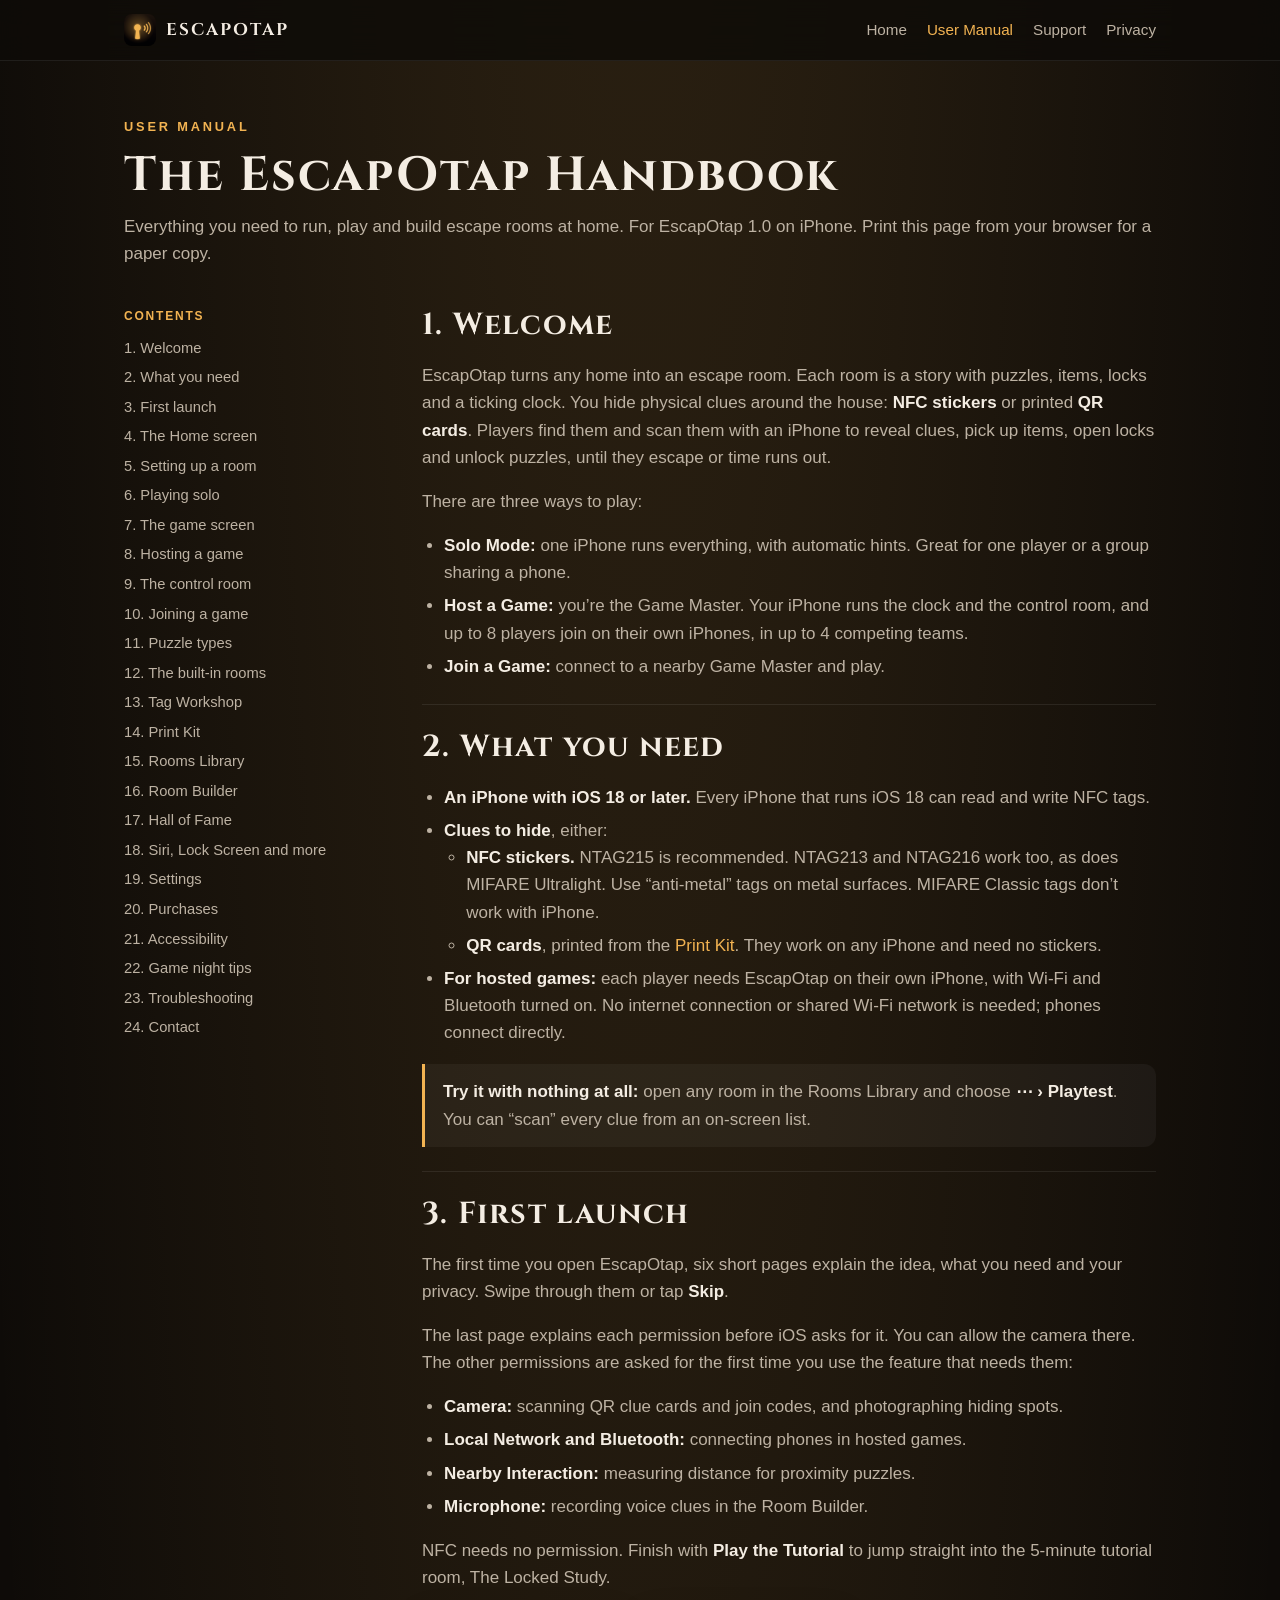
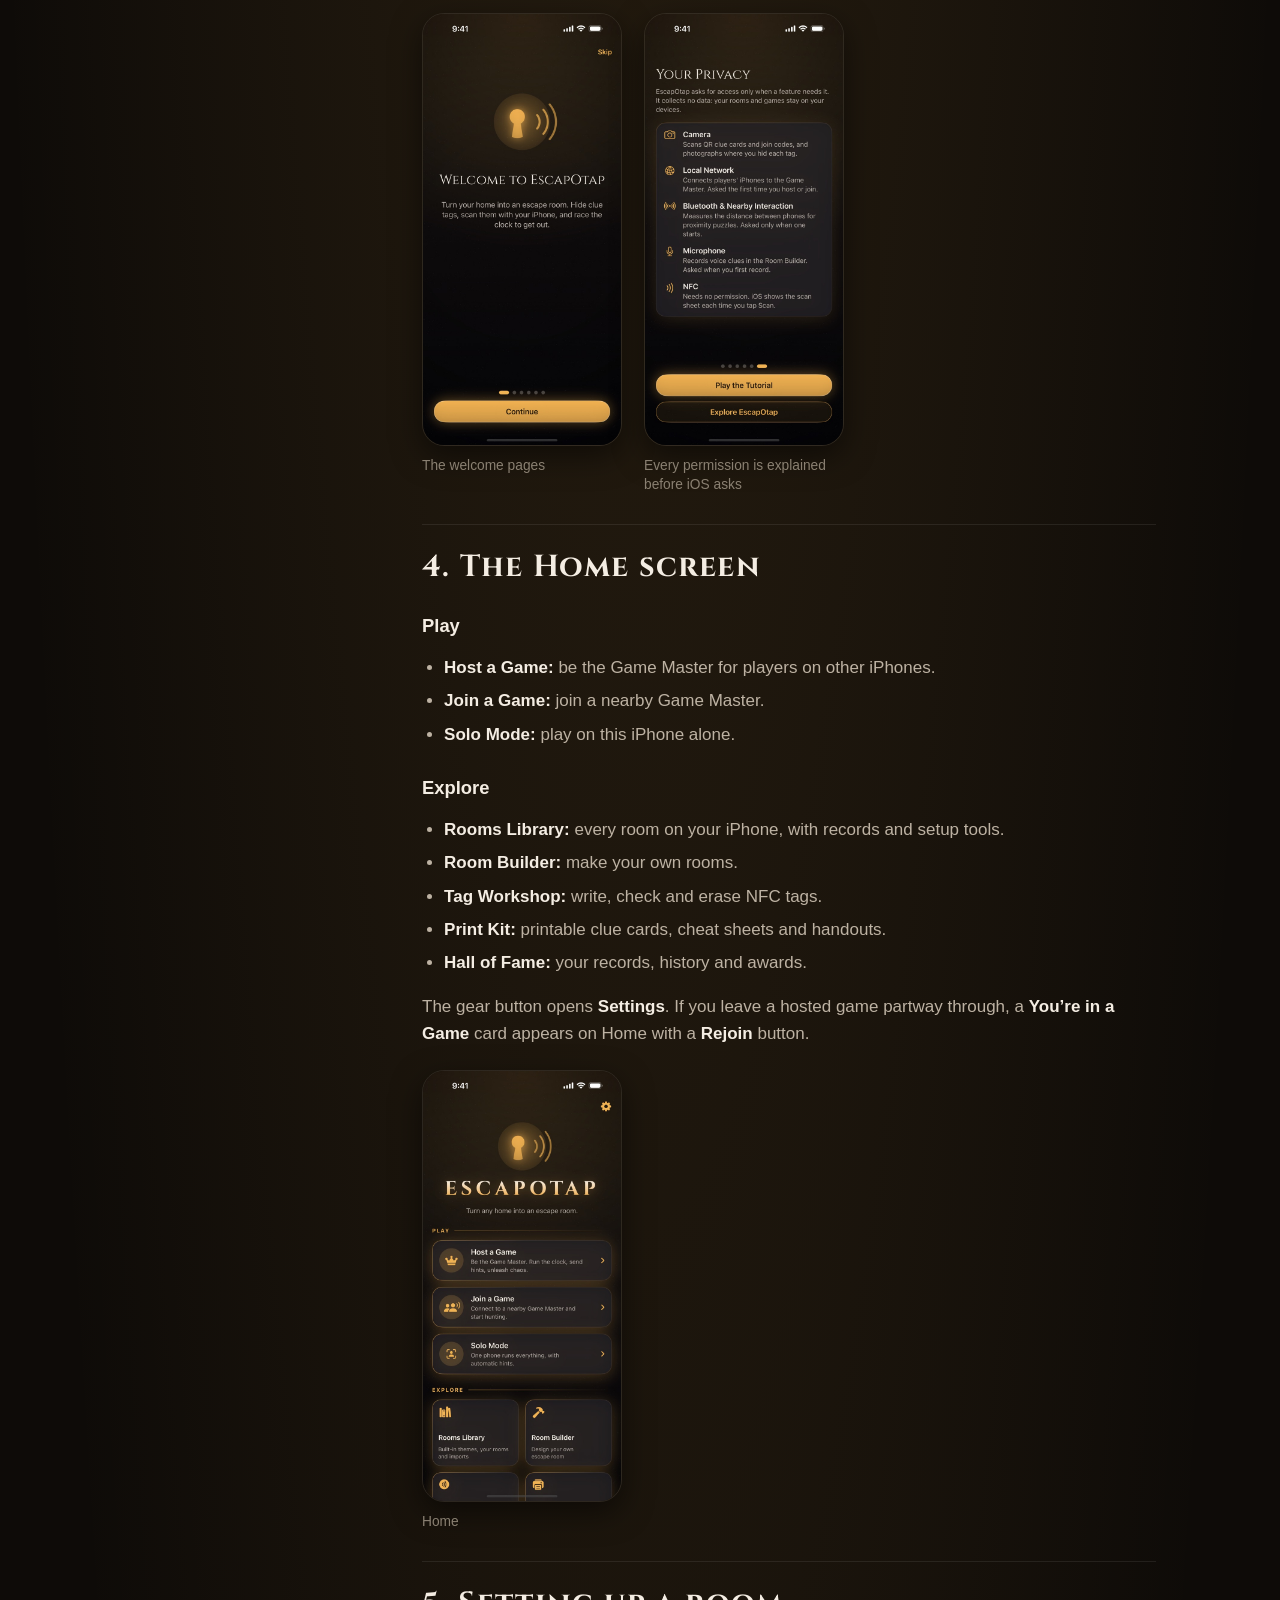
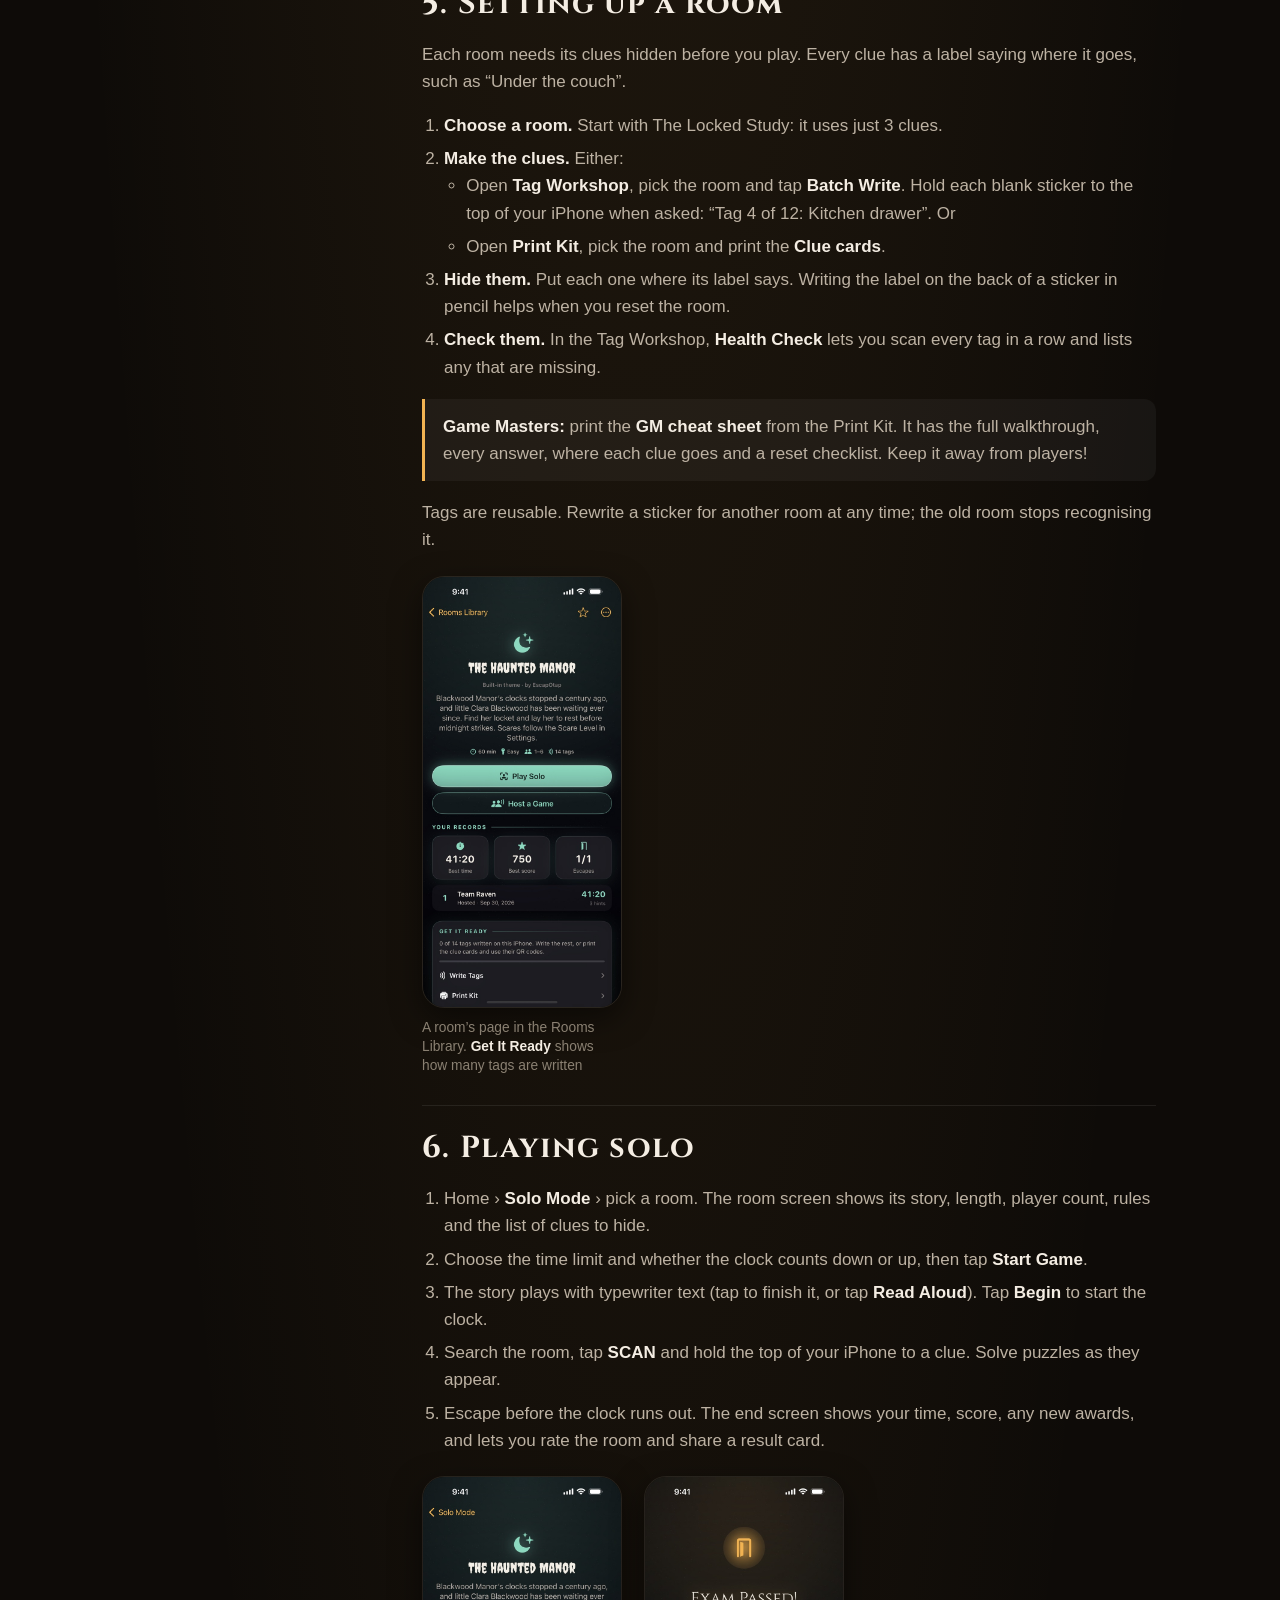
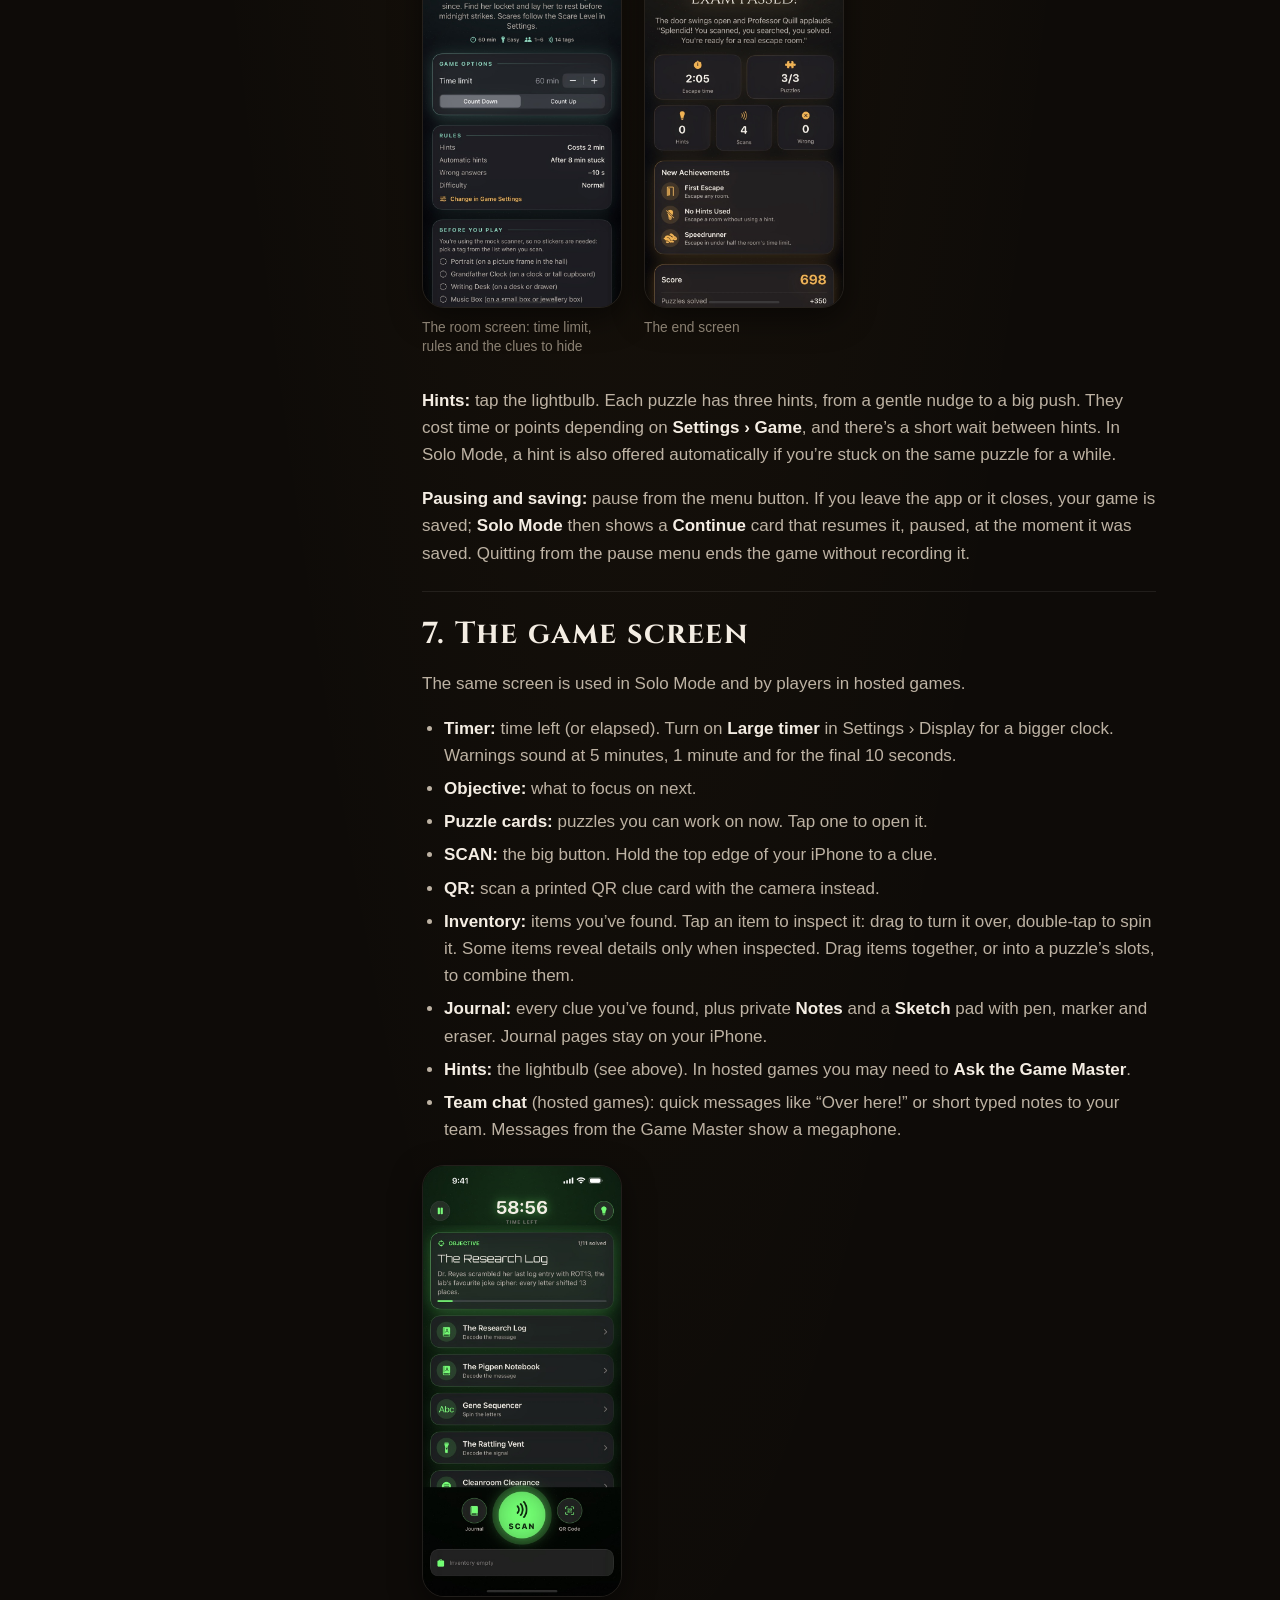
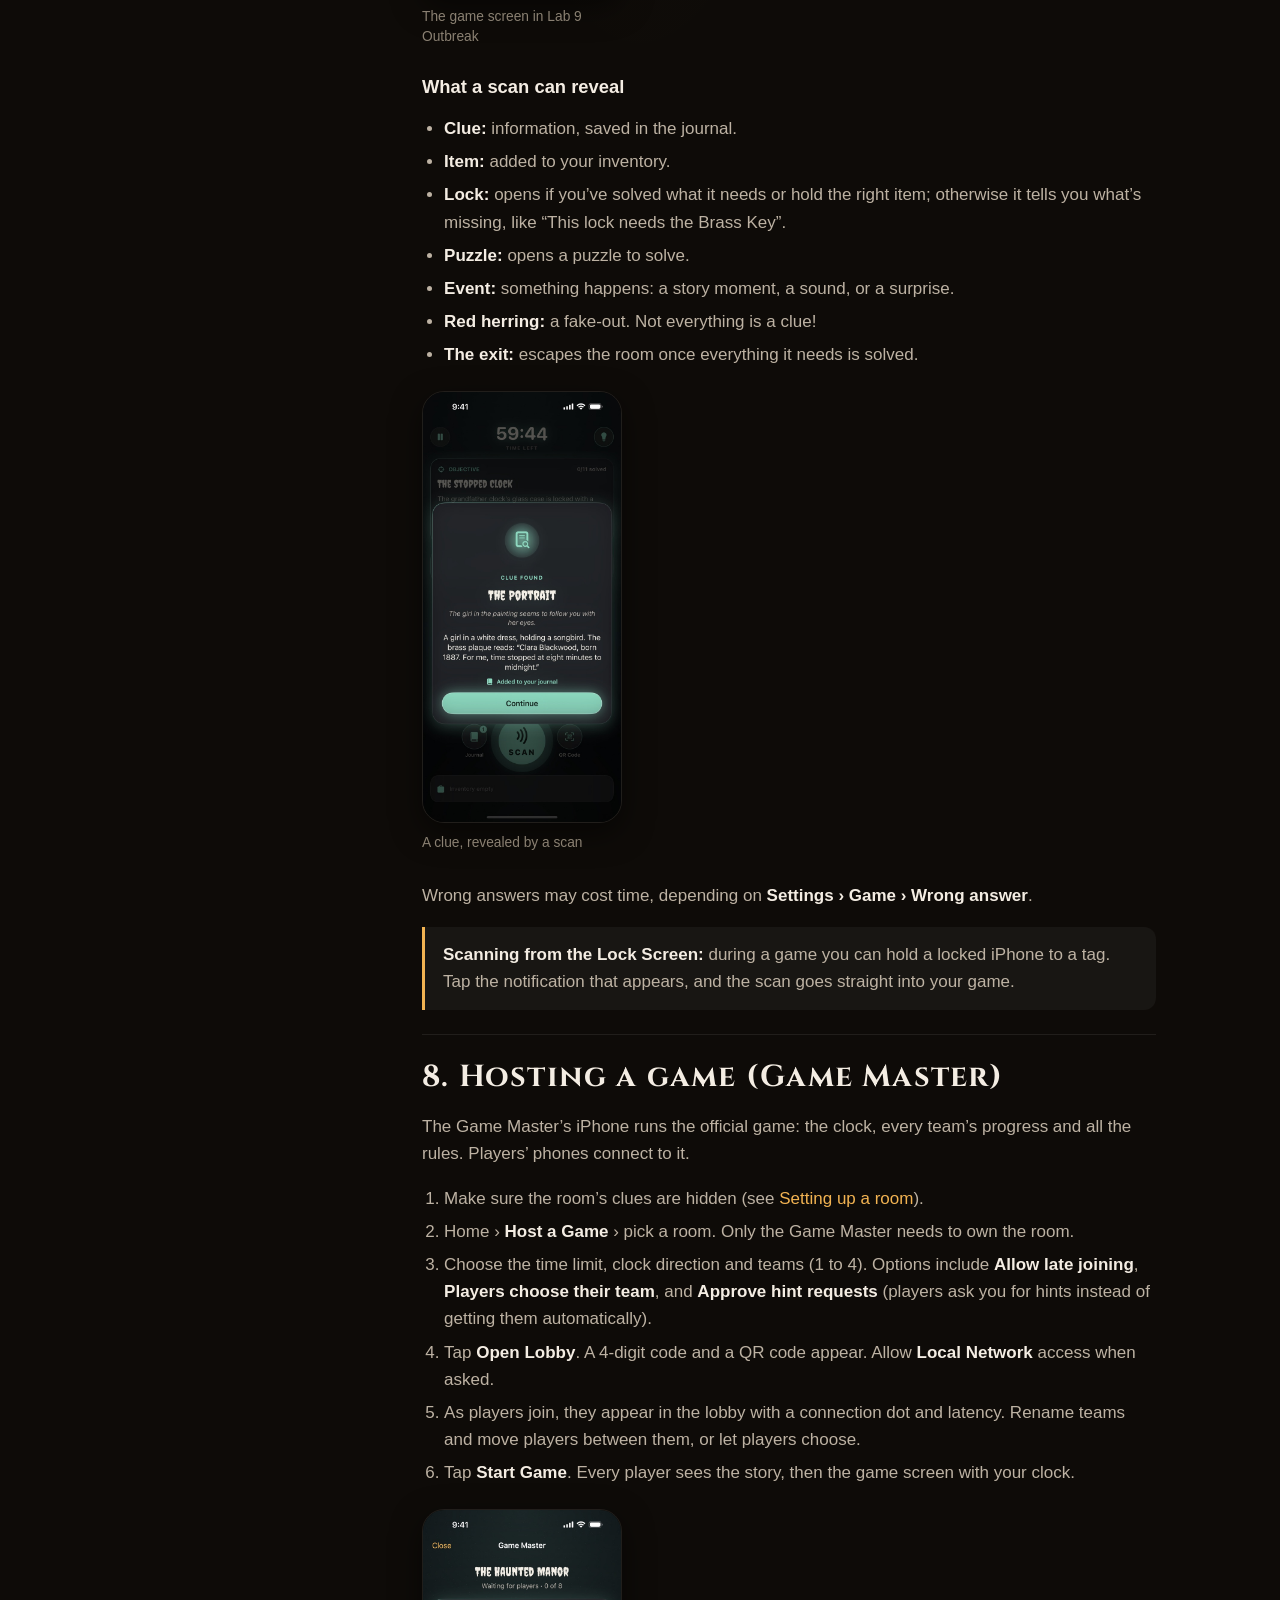
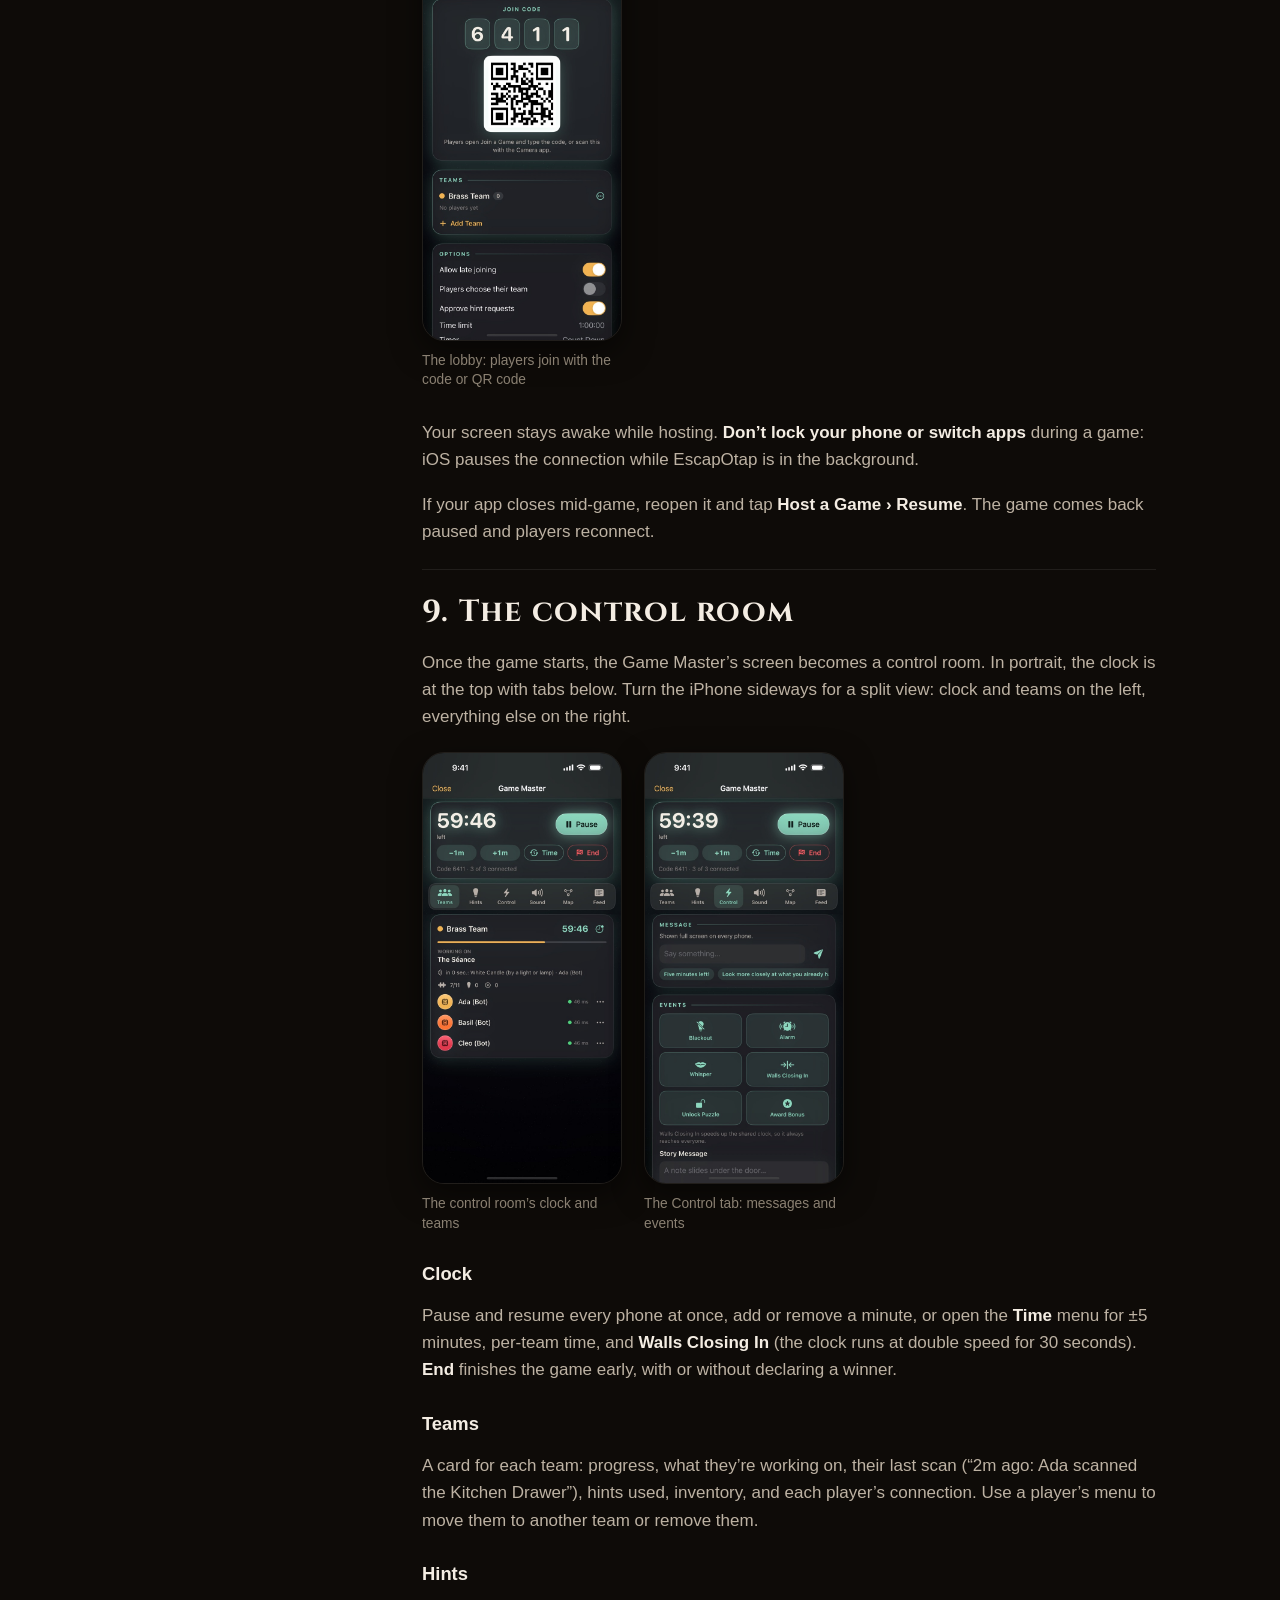
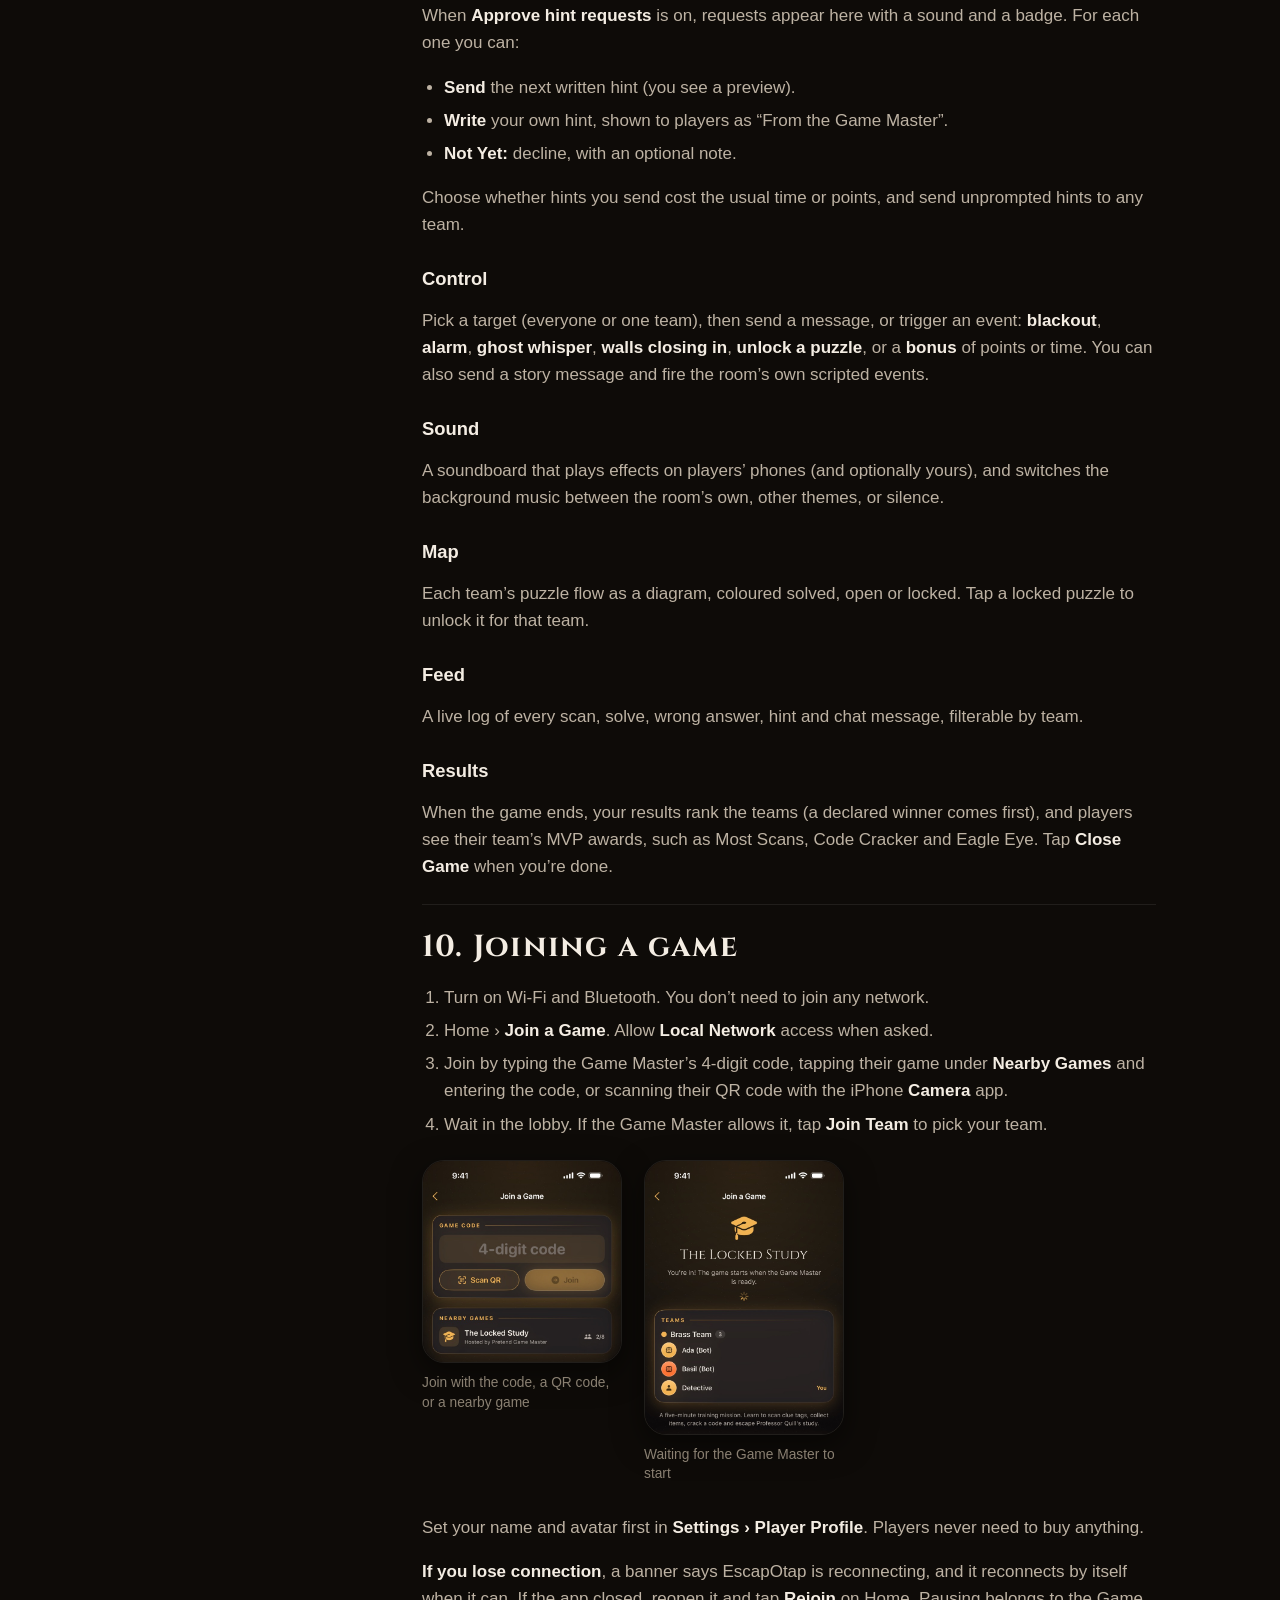
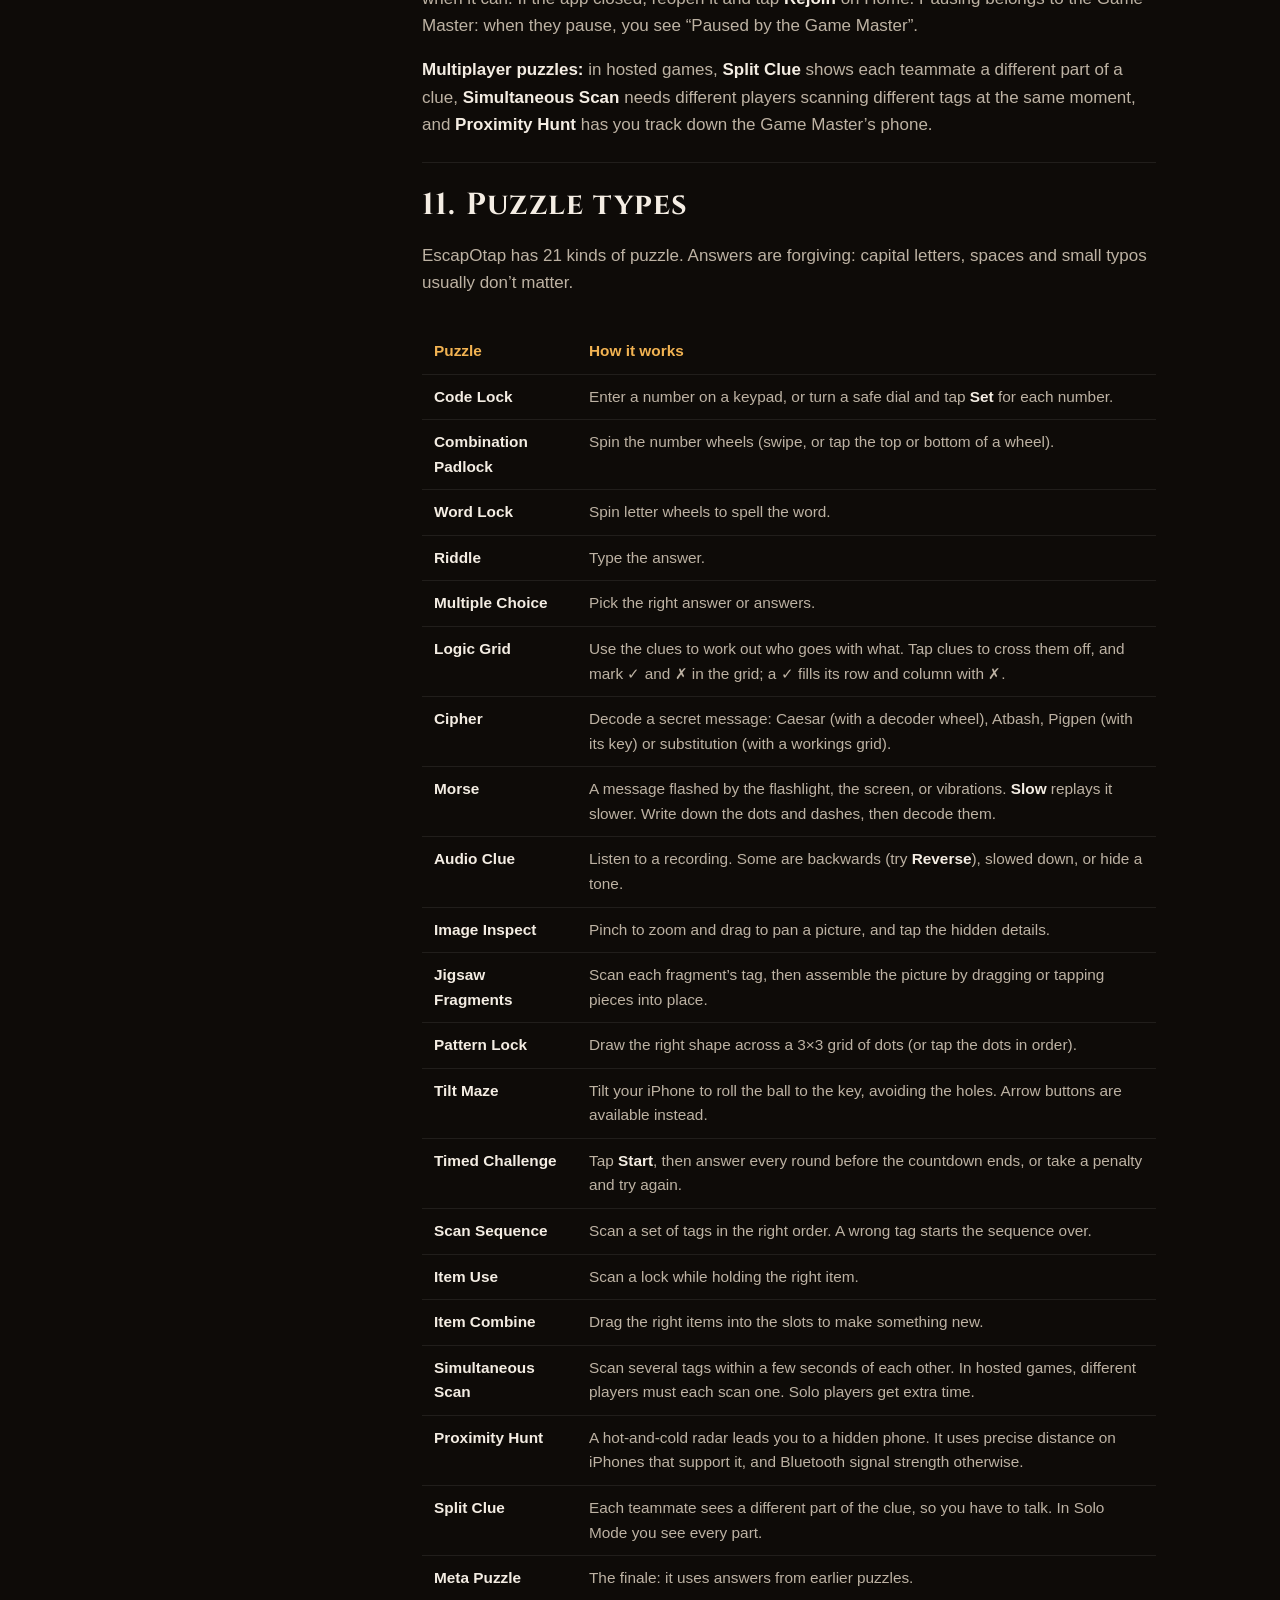
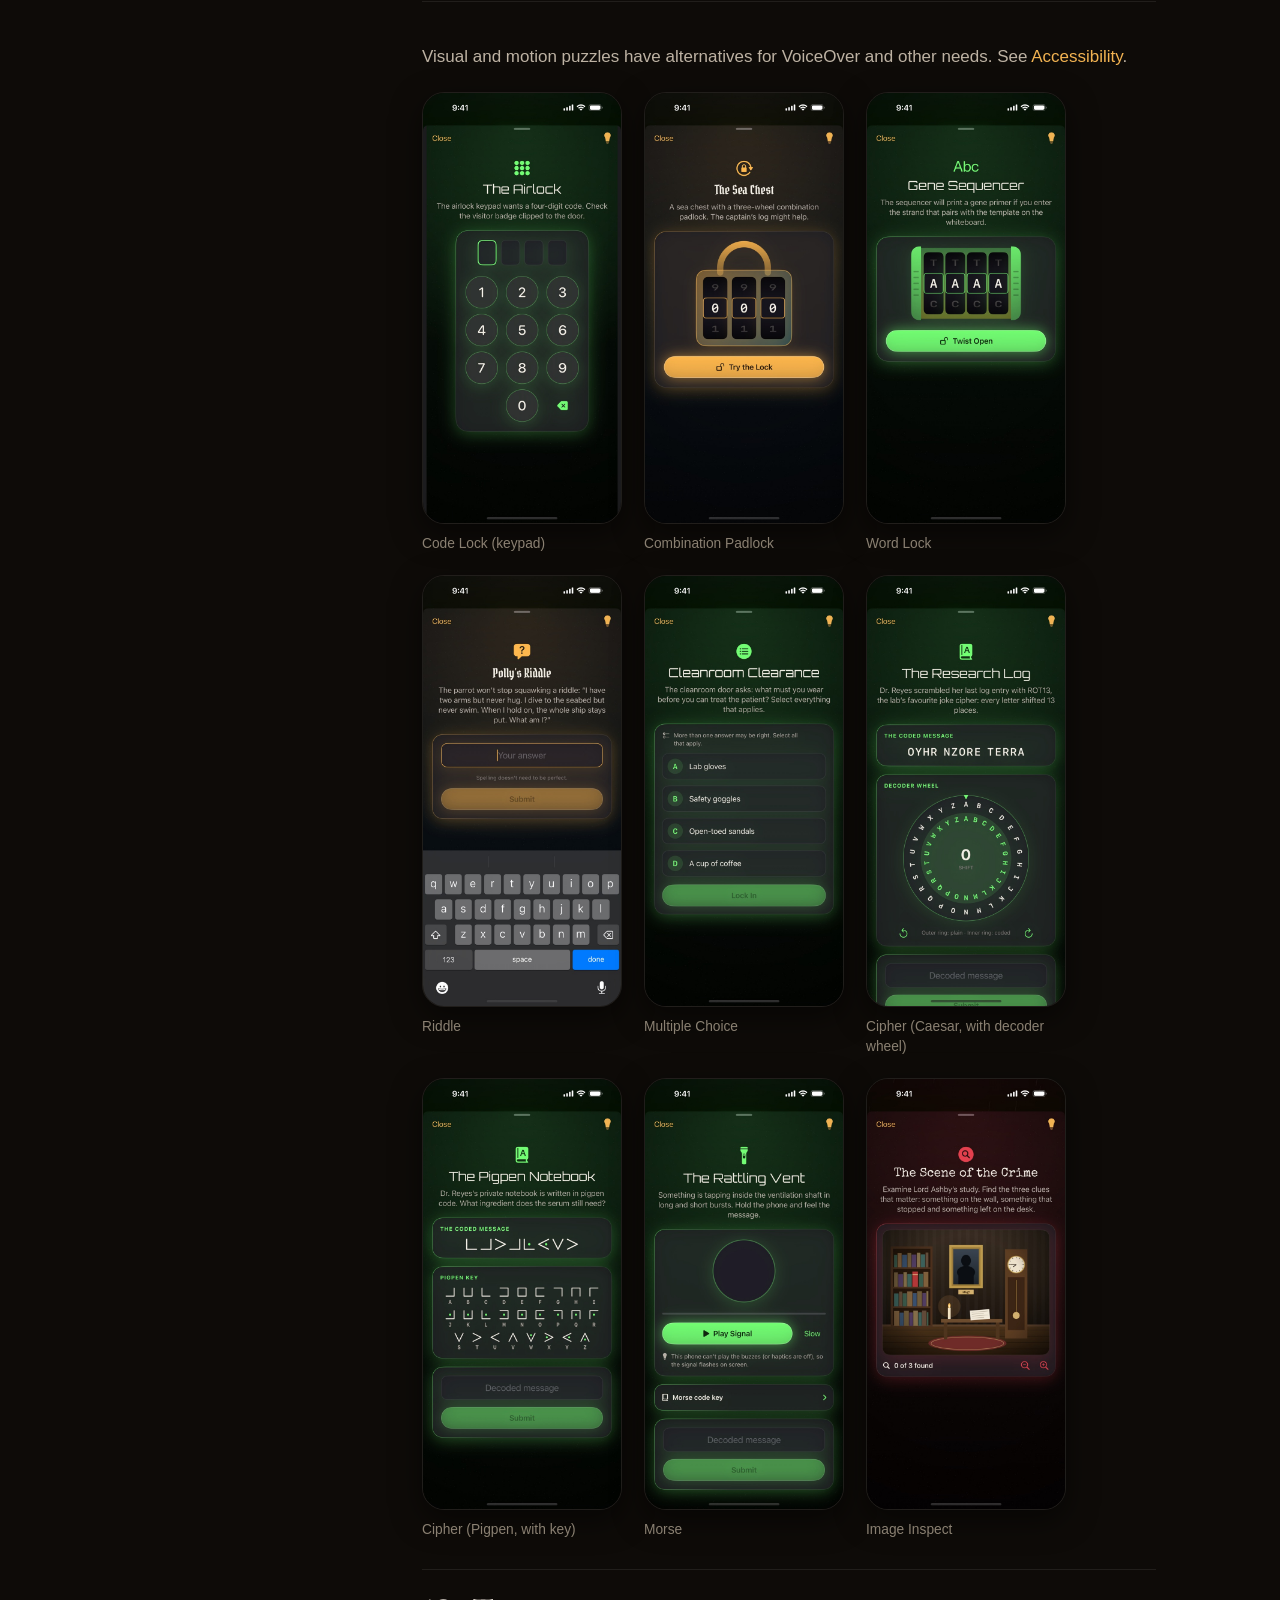
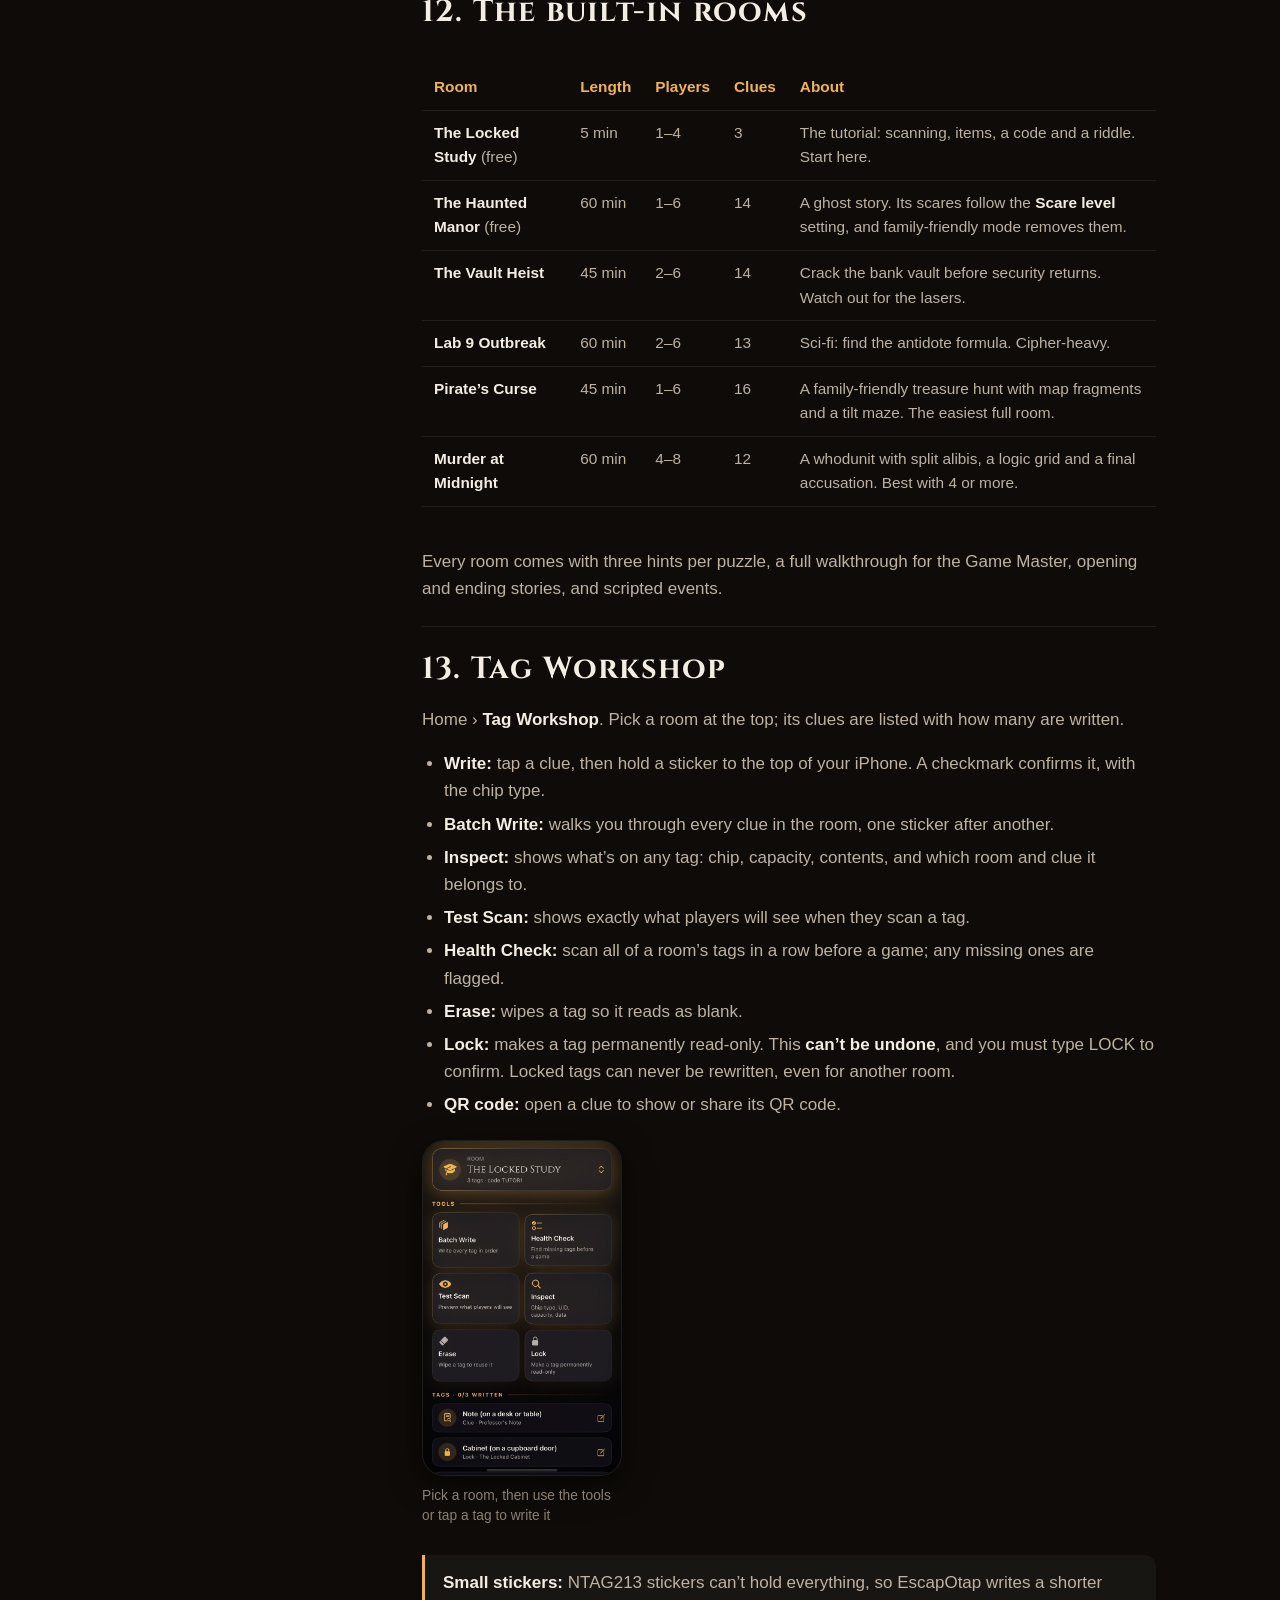
==== commit f1bff594: "Add files via upload" ====
--- a/manual/index.html
+++ b/manual/index.html
@@ -99,6 +99,10 @@
         <li><strong>Microphone:</strong> recording voice clues in the Room Builder.</li>
       </ul>
       <p>NFC needs no permission. Finish with <strong>Play the Tutorial</strong> to jump straight into the 5-minute tutorial room, The Locked Study.</p>
+      <div class="figs">
+        <figure><a href="../assets/manual/onboarding.jpg"><img src="../assets/manual/onboarding.jpg" width="660" height="1434" alt="The first welcome page, with a glowing keyhole and a Continue button" loading="lazy"></a><figcaption>The welcome pages</figcaption></figure>
+        <figure><a href="../assets/manual/onboarding-privacy.jpg"><img src="../assets/manual/onboarding-privacy.jpg" width="660" height="1434" alt="The Your Privacy page listing camera, local network, Bluetooth, microphone and NFC" loading="lazy"></a><figcaption>Every permission is explained before iOS asks</figcaption></figure>
+      </div>
 
       <!-- MARK: 4 -->
       <h2 id="home">4. The Home screen</h2>
@@ -117,6 +121,9 @@
         <li><strong>Hall of Fame:</strong> your records, history and awards.</li>
       </ul>
       <p>The gear button opens <strong>Settings</strong>. If you leave a hosted game partway through, a <strong>You’re in a Game</strong> card appears on Home with a <strong>Rejoin</strong> button.</p>
+      <div class="figs">
+        <figure><a href="../assets/screens/01-home.jpg"><img src="../assets/screens/01-home.jpg" width="660" height="1434" alt="The Home screen with Play and Explore tiles" loading="lazy"></a><figcaption>Home</figcaption></figure>
+      </div>
 
       <!-- MARK: 5 -->
       <h2 id="setup">5. Setting up a room</h2>
@@ -134,6 +141,9 @@
       </ol>
       <div class="note"><p><strong>Game Masters:</strong> print the <strong>GM cheat sheet</strong> from the Print Kit. It has the full walkthrough, every answer, where each clue goes and a reset checklist. Keep it away from players!</p></div>
       <p>Tags are reusable. Rewrite a sticker for another room at any time; the old room stops recognising it.</p>
+      <div class="figs">
+        <figure><a href="../assets/manual/room-detail.jpg"><img src="../assets/manual/room-detail.jpg" width="660" height="1434" alt="The Haunted Manor's room page, with Play Solo, Host a Game, records and Get It Ready" loading="lazy"></a><figcaption>A room’s page in the Rooms Library. <strong>Get It Ready</strong> shows how many tags are written</figcaption></figure>
+      </div>
 
       <!-- MARK: 6 -->
       <h2 id="solo">6. Playing solo</h2>
@@ -144,6 +154,10 @@
         <li>Search the room, tap <strong>SCAN</strong> and hold the top of your iPhone to a clue. Solve puzzles as they appear.</li>
         <li>Escape before the clock runs out. The end screen shows your time, score, any new awards, and lets you rate the room and share a result card.</li>
       </ol>
+      <div class="figs">
+        <figure><a href="../assets/manual/solo-setup.jpg"><img src="../assets/manual/solo-setup.jpg" width="660" height="1434" alt="The Haunted Manor's solo setup: story, time limit, rules and the list of clues to hide" loading="lazy"></a><figcaption>The room screen: time limit, rules and the clues to hide</figcaption></figure>
+        <figure><a href="../assets/screens/11-victory.jpg"><img src="../assets/screens/11-victory.jpg" width="660" height="1434" alt="The victory screen showing escape time, puzzles, hints, scans and new achievements" loading="lazy"></a><figcaption>The end screen</figcaption></figure>
+      </div>
       <p><strong>Hints:</strong> tap the lightbulb. Each puzzle has three hints, from a gentle nudge to a big push. They cost time or points depending on <strong>Settings › Game</strong>, and there’s a short wait between hints. In Solo Mode, a hint is also offered automatically if you’re stuck on the same puzzle for a while.</p>
       <p><strong>Pausing and saving:</strong> pause from the menu button. If you leave the app or it closes, your game is saved; <strong>Solo Mode</strong> then shows a <strong>Continue</strong> card that resumes it, paused, at the moment it was saved. Quitting from the pause menu ends the game without recording it.</p>
 
@@ -161,6 +175,9 @@
         <li><strong>Hints:</strong> the lightbulb (see above). In hosted games you may need to <strong>Ask the Game Master</strong>.</li>
         <li><strong>Team chat</strong> (hosted games): quick messages like “Over here!” or short typed notes to your team. Messages from the Game Master show a megaphone.</li>
       </ul>
+      <div class="figs">
+        <figure><a href="../assets/manual/game-screen.jpg"><img src="../assets/manual/game-screen.jpg" width="660" height="1434" alt="The game screen: timer, objective, puzzle cards, the SCAN button, journal, QR and inventory" loading="lazy"></a><figcaption>The game screen in Lab 9 Outbreak</figcaption></figure>
+      </div>
       <h3>What a scan can reveal</h3>
       <ul>
         <li><strong>Clue:</strong> information, saved in the journal.</li>
@@ -171,6 +188,9 @@
         <li><strong>Red herring:</strong> a fake-out. Not everything is a clue!</li>
         <li><strong>The exit:</strong> escapes the room once everything it needs is solved.</li>
       </ul>
+      <div class="figs">
+        <figure><a href="../assets/screens/02-clue-reveal.jpg"><img src="../assets/screens/02-clue-reveal.jpg" width="660" height="1434" alt="A clue revealed after scanning a portrait tag in The Haunted Manor" loading="lazy"></a><figcaption>A clue, revealed by a scan</figcaption></figure>
+      </div>
       <p>Wrong answers may cost time, depending on <strong>Settings › Game › Wrong answer</strong>.</p>
       <div class="note"><p><strong>Scanning from the Lock Screen:</strong> during a game you can hold a locked iPhone to a tag. Tap the notification that appears, and the scan goes straight into your game.</p></div>
 
@@ -185,12 +205,19 @@
         <li>As players join, they appear in the lobby with a connection dot and latency. Rename teams and move players between them, or let players choose.</li>
         <li>Tap <strong>Start Game</strong>. Every player sees the story, then the game screen with your clock.</li>
       </ol>
+      <div class="figs">
+        <figure><a href="../assets/screens/05-lobby.jpg"><img src="../assets/screens/05-lobby.jpg" width="660" height="1434" alt="The host lobby showing the 4-digit join code, QR code and players" loading="lazy"></a><figcaption>The lobby: players join with the code or QR code</figcaption></figure>
+      </div>
       <p>Your screen stays awake while hosting. <strong>Don’t lock your phone or switch apps</strong> during a game: iOS pauses the connection while EscapOtap is in the background.</p>
       <p>If your app closes mid-game, reopen it and tap <strong>Host a Game › Resume</strong>. The game comes back paused and players reconnect.</p>
 
       <!-- MARK: 9 -->
       <h2 id="control">9. The control room</h2>
       <p>Once the game starts, the Game Master’s screen becomes a control room. In portrait, the clock is at the top with tabs below. Turn the iPhone sideways for a split view: clock and teams on the left, everything else on the right.</p>
+      <div class="figs">
+        <figure><a href="../assets/screens/04-game-master.jpg"><img src="../assets/screens/04-game-master.jpg" width="660" height="1434" alt="The Game Master control room showing the clock and team progress" loading="lazy"></a><figcaption>The control room’s clock and teams</figcaption></figure>
+        <figure><a href="../assets/screens/06-control-room.jpg"><img src="../assets/screens/06-control-room.jpg" width="660" height="1434" alt="The Control tab with messages and events such as blackout and alarm" loading="lazy"></a><figcaption>The Control tab: messages and events</figcaption></figure>
+      </div>
       <h3>Clock</h3>
       <p>Pause and resume every phone at once, add or remove a minute, or open the <strong>Time</strong> menu for ±5 minutes, per-team time, and <strong>Walls Closing In</strong> (the clock runs at double speed for 30 seconds). <strong>End</strong> finishes the game early, with or without declaring a winner.</p>
       <h3>Teams</h3>
@@ -222,6 +249,10 @@
         <li>Join by typing the Game Master’s 4-digit code, tapping their game under <strong>Nearby Games</strong> and entering the code, or scanning their QR code with the iPhone <strong>Camera</strong> app.</li>
         <li>Wait in the lobby. If the Game Master allows it, tap <strong>Join Team</strong> to pick your team.</li>
       </ol>
+      <div class="figs">
+        <figure><a href="../assets/manual/join.jpg"><img src="../assets/manual/join.jpg" width="660" height="672" alt="The Join a Game screen with the 4-digit code field, Scan QR, and a nearby game" loading="lazy"></a><figcaption>Join with the code, a QR code, or a nearby game</figcaption></figure>
+        <figure><a href="../assets/manual/join-waiting.jpg"><img src="../assets/manual/join-waiting.jpg" width="660" height="911" alt="The waiting room for The Locked Study, showing the team and its players" loading="lazy"></a><figcaption>Waiting for the Game Master to start</figcaption></figure>
+      </div>
       <p>Set your name and avatar first in <strong>Settings › Player Profile</strong>. Players never need to buy anything.</p>
       <p><strong>If you lose connection</strong>, a banner says EscapOtap is reconnecting, and it reconnects by itself when it can. If the app closed, reopen it and tap <strong>Rejoin</strong> on Home. Pausing belongs to the Game Master: when they pause, you see “Paused by the Game Master”.</p>
       <p><strong>Multiplayer puzzles:</strong> in hosted games, <strong>Split Clue</strong> shows each teammate a different part of a clue, <strong>Simultaneous Scan</strong> needs different players scanning different tags at the same moment, and <strong>Proximity Hunt</strong> has you track down the Game Master’s phone.</p>
@@ -258,6 +289,17 @@
         </table>
       </div>
       <p>Visual and motion puzzles have alternatives for VoiceOver and other needs. See <a href="#access">Accessibility</a>.</p>
+      <div class="figs">
+        <figure><a href="../assets/manual/puzzle-keypad.jpg"><img src="../assets/manual/puzzle-keypad.jpg" width="660" height="1434" alt="A keypad code lock" loading="lazy"></a><figcaption>Code Lock (keypad)</figcaption></figure>
+        <figure><a href="../assets/screens/03-puzzle.jpg"><img src="../assets/screens/03-puzzle.jpg" width="660" height="1434" alt="A combination padlock on a sea chest" loading="lazy"></a><figcaption>Combination Padlock</figcaption></figure>
+        <figure><a href="../assets/manual/puzzle-wordlock.jpg"><img src="../assets/manual/puzzle-wordlock.jpg" width="660" height="1434" alt="A word lock with four letter wheels" loading="lazy"></a><figcaption>Word Lock</figcaption></figure>
+        <figure><a href="../assets/manual/puzzle-riddle.jpg"><img src="../assets/manual/puzzle-riddle.jpg" width="660" height="1434" alt="A riddle with an answer field and keyboard" loading="lazy"></a><figcaption>Riddle</figcaption></figure>
+        <figure><a href="../assets/manual/puzzle-choice.jpg"><img src="../assets/manual/puzzle-choice.jpg" width="660" height="1434" alt="A multiple choice question with four options" loading="lazy"></a><figcaption>Multiple Choice</figcaption></figure>
+        <figure><a href="../assets/manual/puzzle-cipher.jpg"><img src="../assets/manual/puzzle-cipher.jpg" width="660" height="1434" alt="A Caesar cipher with a coded message and a decoder wheel" loading="lazy"></a><figcaption>Cipher (Caesar, with decoder wheel)</figcaption></figure>
+        <figure><a href="../assets/manual/puzzle-pigpen.jpg"><img src="../assets/manual/puzzle-pigpen.jpg" width="660" height="1434" alt="A pigpen cipher with its symbol key" loading="lazy"></a><figcaption>Cipher (Pigpen, with key)</figcaption></figure>
+        <figure><a href="../assets/manual/puzzle-morse.jpg"><img src="../assets/manual/puzzle-morse.jpg" width="660" height="1434" alt="A Morse puzzle with Play Signal and Slow buttons" loading="lazy"></a><figcaption>Morse</figcaption></figure>
+        <figure><a href="../assets/manual/puzzle-inspect.jpg"><img src="../assets/manual/puzzle-inspect.jpg" width="660" height="1434" alt="An image inspect puzzle showing a study with hidden details" loading="lazy"></a><figcaption>Image Inspect</figcaption></figure>
+      </div>
 
       <!-- MARK: 12 -->
       <h2 id="rooms">12. The built-in rooms</h2>
@@ -289,6 +331,9 @@
         <li><strong>Lock:</strong> makes a tag permanently read-only. This <strong>can’t be undone</strong>, and you must type LOCK to confirm. Locked tags can never be rewritten, even for another room.</li>
         <li><strong>QR code:</strong> open a clue to show or share its QR code.</li>
       </ul>
+      <div class="figs">
+        <figure><a href="../assets/manual/tag-workshop.jpg"><img src="../assets/manual/tag-workshop.jpg" width="660" height="1113" alt="The Tag Workshop: room picker, tools and the room's tags" loading="lazy"></a><figcaption>Pick a room, then use the tools or tap a tag to write it</figcaption></figure>
+      </div>
       <div class="note"><p><strong>Small stickers:</strong> NTAG213 stickers can’t hold everything, so EscapOtap writes a shorter link-only version and tells you. It plays exactly the same.</p></div>
       <p>Tags are signed for their room, so players can’t fake one, and a tag from one room never opens another.</p>
 
@@ -302,6 +347,9 @@
         <li><strong>Handouts:</strong> cut-out cipher wheels and keys, logic grid sheets, split-clue cards and a Morse chart, depending on the room.</li>
       </ul>
       <p>Print at <strong>100% scale</strong> (not “fit to page”) so cipher wheels line up and stickers fit their circles.</p>
+      <div class="figs">
+        <figure><a href="../assets/screens/10-print-kit.jpg"><img src="../assets/screens/10-print-kit.jpg" width="660" height="1434" alt="A Print Kit PDF preview with clue cards" loading="lazy"></a><figcaption>A Print Kit preview</figcaption></figure>
+      </div>
 
       <!-- MARK: 15 -->
       <h2 id="library">15. Rooms Library</h2>
@@ -313,6 +361,9 @@
         <li><strong>Import</strong> an <code>.escapotap</code> room file from the toolbar.</li>
       </ul>
       <p>Tap a room to open its page: its story, <strong>Play Solo</strong> and <strong>Host a Game</strong>, your records, and <strong>Get It Ready</strong> (tags written, Write Tags, Check Tags, Print Kit). The star marks it as a favorite, and the <strong>⋯</strong> menu has Edit, Playtest, Duplicate, Remix, Export and Delete (some options only apply to your own rooms).</p>
+      <div class="figs">
+        <figure><a href="../assets/screens/08-library.jpg"><img src="../assets/screens/08-library.jpg" width="660" height="1434" alt="The Rooms Library with built-in rooms" loading="lazy"></a><figcaption>The Rooms Library</figcaption></figure>
+      </div>
 
       <!-- MARK: 16 -->
       <h2 id="builder">16. Room Builder</h2>
@@ -328,6 +379,10 @@
         <li><strong>Story Moments</strong> and <strong>General Hints</strong>.</li>
       </ul>
       <p>Changes save automatically.</p>
+      <div class="figs">
+        <figure><a href="../assets/screens/07-room-builder.jpg"><img src="../assets/screens/07-room-builder.jpg" width="660" height="1434" alt="The Room Builder editor for a remixed room" loading="lazy"></a><figcaption>The editor</figcaption></figure>
+        <figure><a href="../assets/screens/12-puzzle-flow.jpg"><img src="../assets/screens/12-puzzle-flow.jpg" width="660" height="1434" alt="The Puzzle Flow diagram showing which puzzles open which" loading="lazy"></a><figcaption>Puzzle Flow</figcaption></figure>
+      </div>
       <h3>Check, test and share</h3>
       <ul>
         <li><strong>Check Room</strong> lists problems and suggestions (tap one to jump to it), plays your room in the background with the right answers to prove it can be won, and estimates its difficulty and length.</li>
@@ -347,6 +402,9 @@
         <li><strong>Top 10:</strong> the fastest escapes per room on this iPhone.</li>
         <li><strong>Awards:</strong> your achievements and progress.</li>
       </ul>
+      <div class="figs">
+        <figure><a href="../assets/screens/09-hall-of-fame.jpg"><img src="../assets/screens/09-hall-of-fame.jpg" width="660" height="1434" alt="The Hall of Fame records tab" loading="lazy"></a><figcaption>Records in the Hall of Fame</figcaption></figure>
+      </div>
       <h3>Awards</h3>
       <div class="table-wrap">
         <table>
@@ -377,6 +435,9 @@
 
       <!-- MARK: 19 -->
       <h2 id="settings">19. Settings</h2>
+      <div class="figs">
+        <figure><a href="../assets/manual/settings.jpg"><img src="../assets/manual/settings.jpg" width="660" height="1434" alt="The Settings screen with profile, sections and About" loading="lazy"></a><figcaption>Settings</figcaption></figure>
+      </div>
       <h3>Player Profile</h3>
       <p>Your name and avatar, shown to others in hosted games.</p>
       <h3>EscapOtap Pro &amp; Purchases</h3>
@@ -415,6 +476,9 @@
           </tbody>
         </table>
       </div>
+      <div class="figs">
+        <figure><a href="../assets/manual/paywall.jpg"><img src="../assets/manual/paywall.jpg" width="660" height="1434" alt="The EscapOtap Pro screen offering The Vault Heist for $1.99 and comparing Free with Pro" loading="lazy"></a><figcaption>Tapping a locked room shows its price and what Pro includes</figcaption></figure>
+      </div>
       <ul>
         <li>Tap a locked room, or go to <strong>Settings › EscapOtap Pro &amp; Purchases</strong>, to see the options.</li>
         <li>EscapOtap Pro comes as a <strong>yearly subscription</strong> or a one-time <strong>lifetime</strong> purchase. The subscription renews automatically unless cancelled at least 24 hours before the end of the period. Manage it in your iPhone’s Settings › [your name] › Subscriptions.</li>
--- a/assets/style.css
+++ b/assets/style.css
@@ -246,6 +246,26 @@
 .note p { margin: 0; }
 .note.warn { border-left-color: var(--danger); }
 
+.figs {
+  display: grid;
+  grid-template-columns: repeat(auto-fill, minmax(150px, 200px));
+  gap: 22px;
+  align-items: start;
+  margin: 22px 0 30px;
+}
+.figs figure { margin: 0; }
+.figs a { display: block; }
+.figs img {
+  width: 100%;
+  height: auto;
+  border-radius: 22px;
+  border: 1px solid var(--border-soft);
+  box-shadow: 0 10px 30px rgba(0, 0, 0, 0.5);
+  transition: border-color 0.15s;
+}
+.figs a:hover img { border-color: var(--border); }
+.figs figcaption { color: var(--text-3); font-size: 0.86rem; line-height: 1.4; margin-top: 10px; }
+
 details {
   background: var(--panel);
   border: 1px solid var(--border-soft);
@@ -274,6 +294,11 @@
   .toc { position: static; max-height: none; border: 1px solid var(--border-soft); border-radius: 14px; padding: 16px; margin-bottom: 28px; }
   .site-nav { gap: 14px; }
   .contact-card { padding: 26px 14px; }
+}
+
+@media (max-width: 480px) {
+  .figs { grid-template-columns: 1fr 1fr; gap: 16px; }
+  .figs img { border-radius: 16px; }
 }
 
 /* MARK: Print (the manual prints cleanly) */
@@ -290,4 +315,8 @@
   details > *:not(summary) { display: block; }
   .article h2 { break-before: page; border: 0; }
   .article h2:first-child { break-before: avoid; }
-}
+  .figs { grid-template-columns: repeat(auto-fill, 4.2cm); gap: 0.5cm; }
+  .figs figure { break-inside: avoid; }
+  .figs img { box-shadow: none; border-color: #999; }
+  .figs figcaption { color: #444; }
+}
